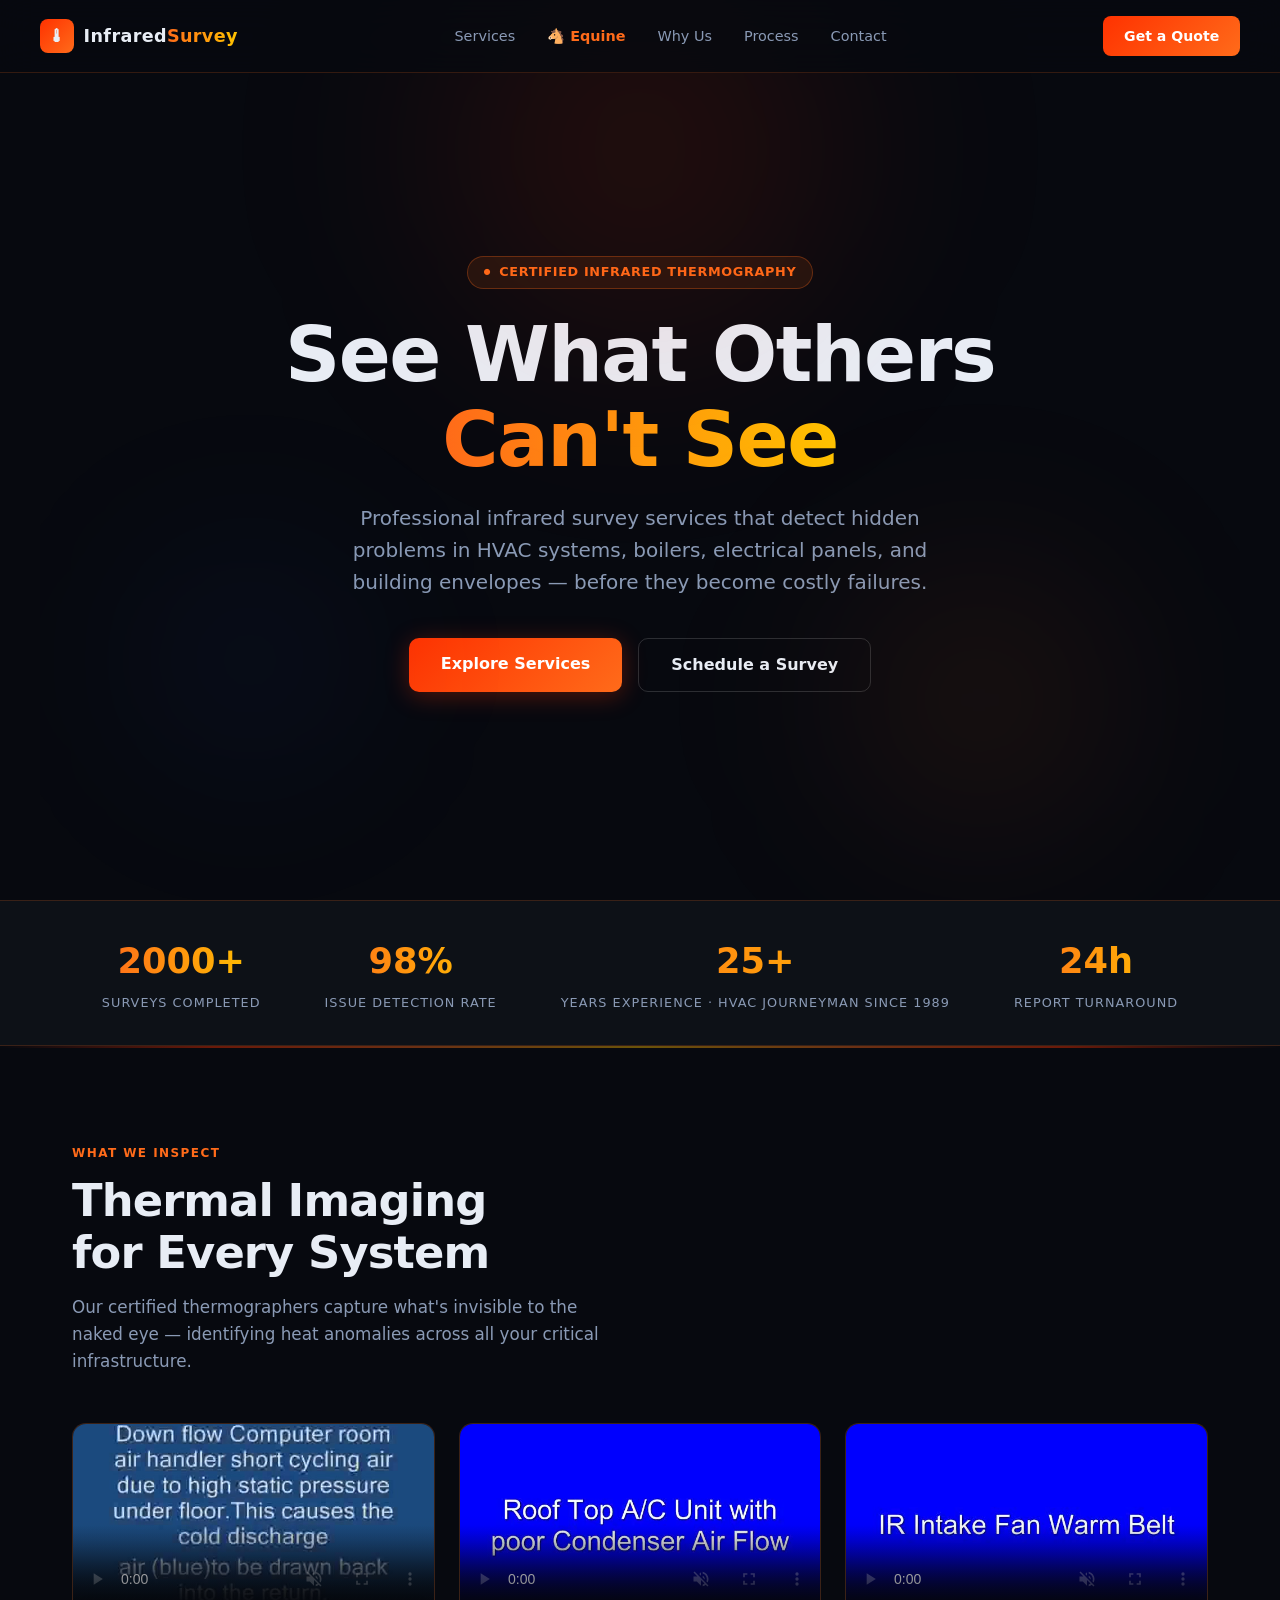
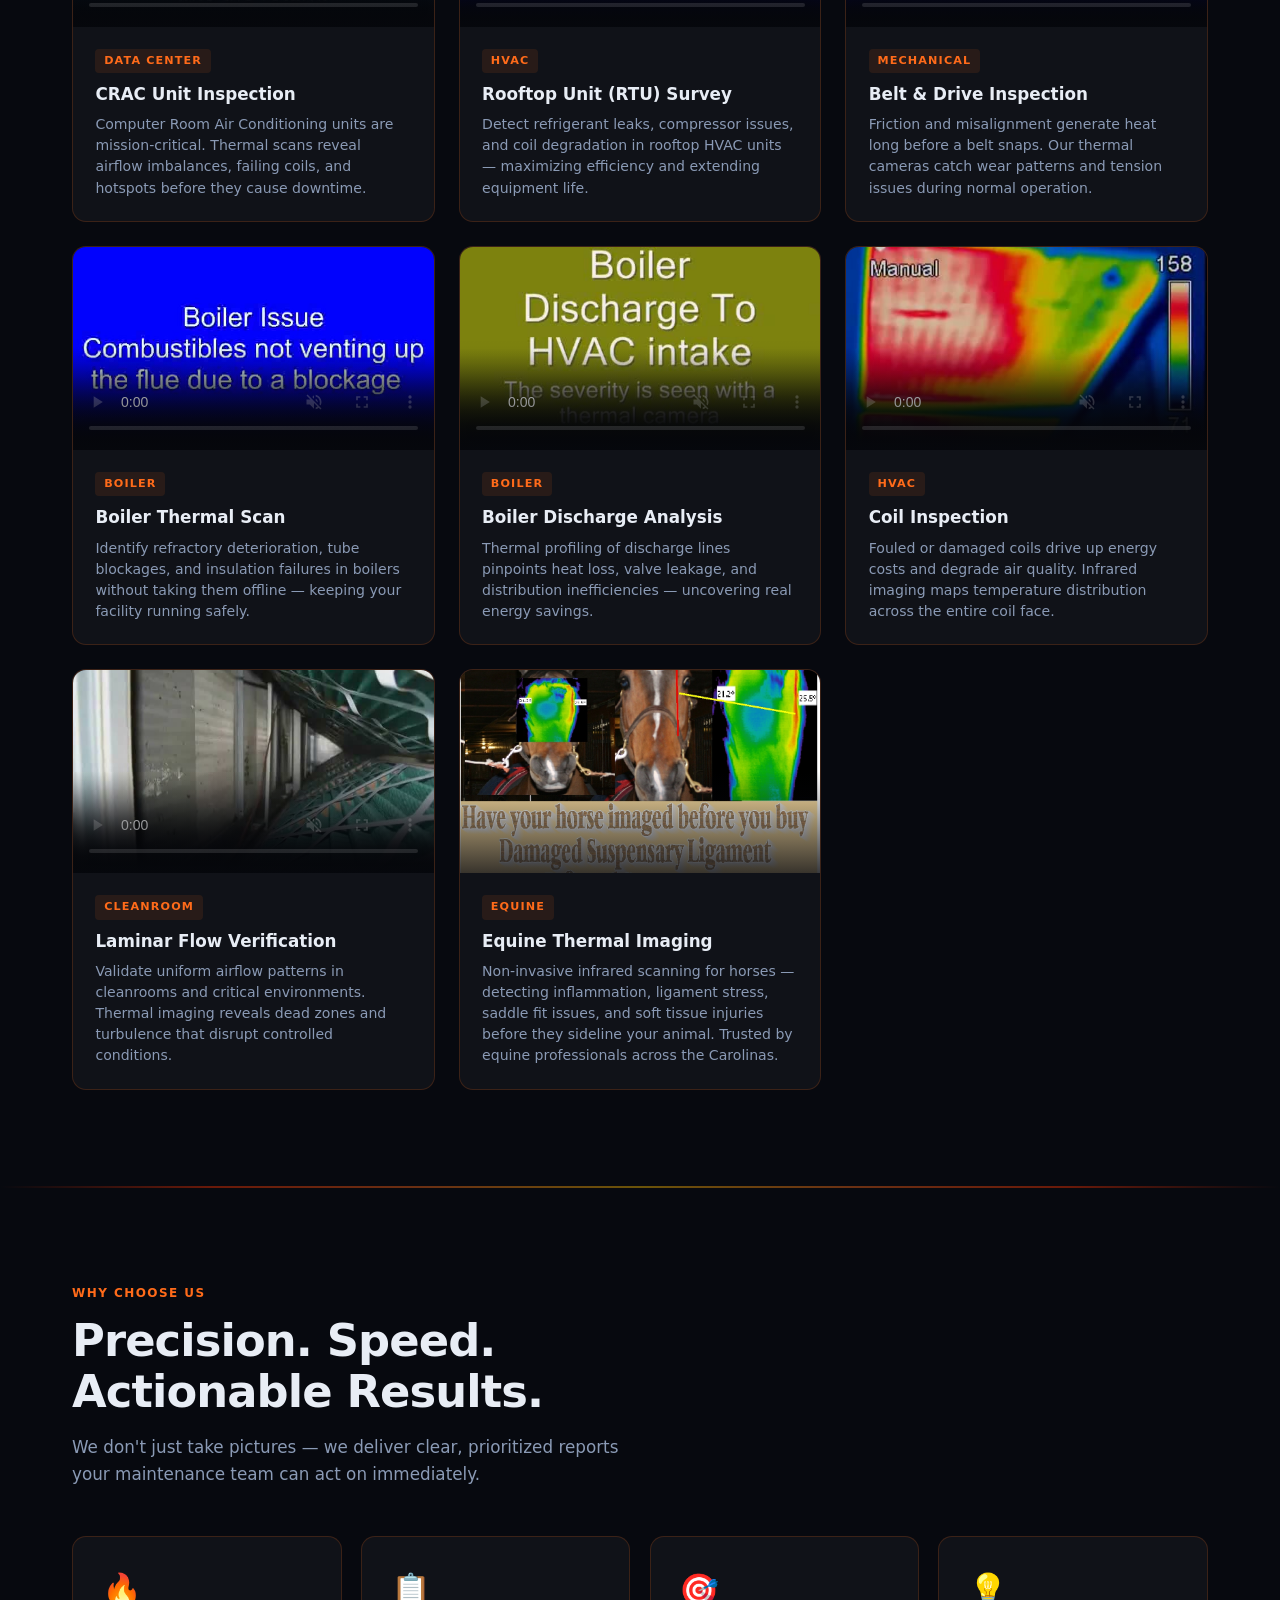
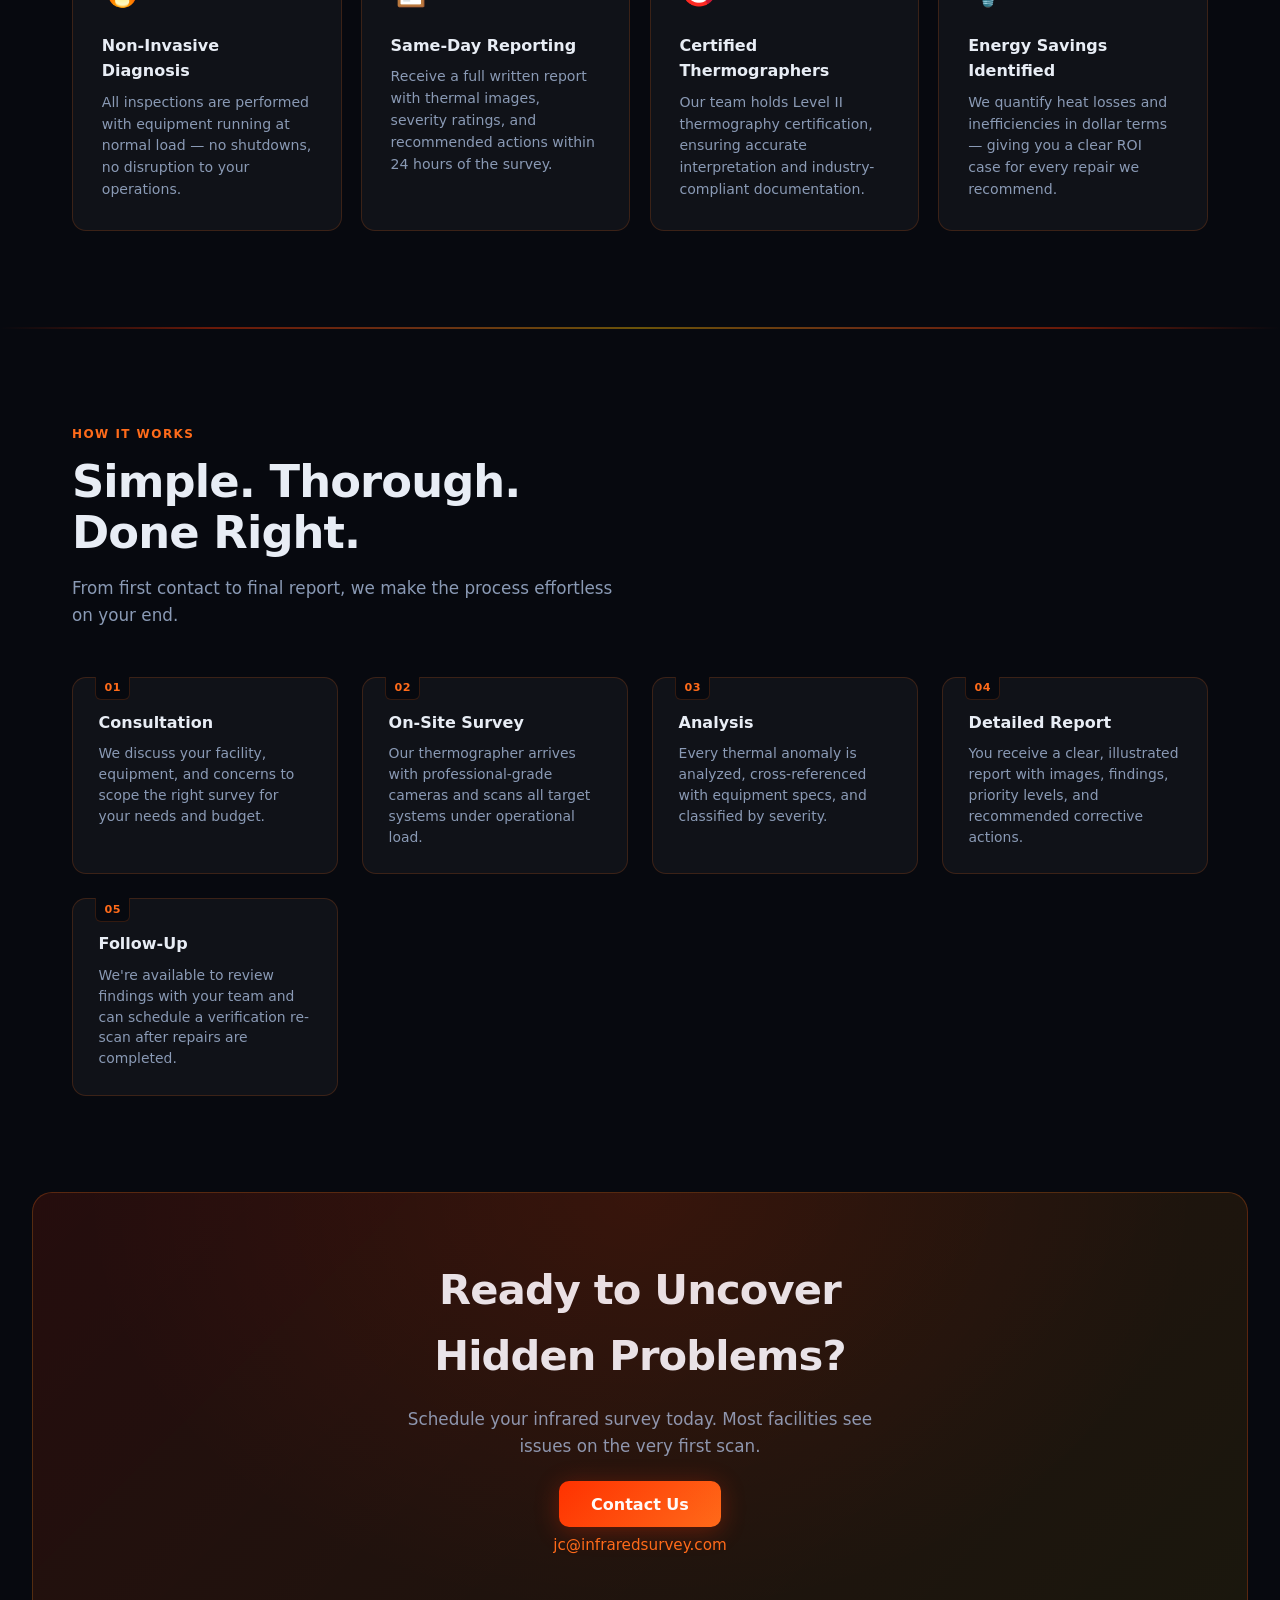
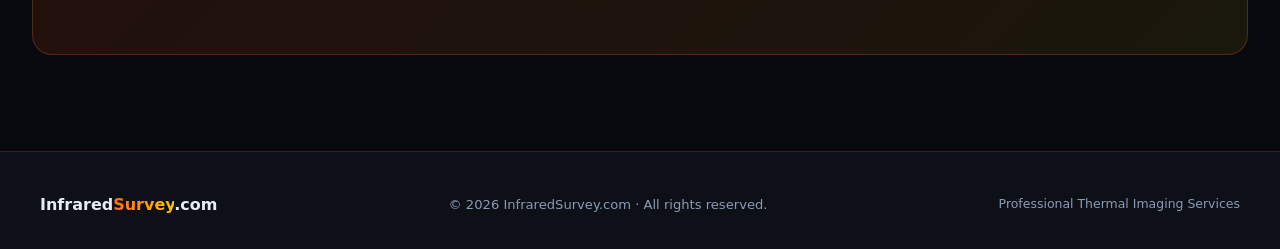
==== index.html @ 2ba1b213 "Add dedicated equine page and nav link - New equine.html: full page with hero, 9-image clickable gal" ====
<!DOCTYPE html>
<html lang="en">
<head>
  <meta charset="UTF-8">
  <meta name="viewport" content="width=device-width, initial-scale=1.0">

  <!-- Primary SEO -->
  <title>Infrared Survey Charlotte NC | Thermal Imaging & HVAC Inspection</title>
  <meta name="description" content="Professional infrared survey and thermal imaging services in Charlotte, NC. Certified thermographer inspecting HVAC, boilers, RTUs, electrical panels, and more. HVAC journeyman since 1989. Call or email jc@infraredsurvey.com.">
  <meta name="keywords" content="infrared survey Charlotte NC, thermal imaging Charlotte, HVAC inspection Charlotte NC, infrared thermography North Carolina, boiler inspection Charlotte, RTU inspection Charlotte, infrared survey company Charlotte, predictive maintenance Charlotte NC, thermal imaging HVAC Charlotte, infrared scan Charlotte, energy audit Charlotte NC, HVAC journeyman Charlotte">
  <meta name="author" content="InfraredSurvey.com">
  <meta name="robots" content="index, follow">
  <link rel="canonical" href="https://infraredsurvey.com/">

  <!-- Geo / Local SEO -->
  <meta name="geo.region" content="US-NC">
  <meta name="geo.placename" content="Charlotte, North Carolina">
  <meta name="geo.position" content="35.2271;-80.8431">
  <meta name="ICBM" content="35.2271, -80.8431">

  <!-- Open Graph (social sharing) -->
  <meta property="og:type" content="website">
  <meta property="og:url" content="https://infraredsurvey.com/">
  <meta property="og:title" content="Infrared Survey Charlotte NC | Thermal Imaging & HVAC Inspection">
  <meta property="og:description" content="Certified thermal imaging and infrared survey services in Charlotte, NC. 2000+ surveys completed. HVAC journeyman since 1989.">
  <meta property="og:locale" content="en_US">

  <!-- Local Business Structured Data (Google) -->
  <script type="application/ld+json">
  {
    "@context": "https://schema.org",
    "@type": "LocalBusiness",
    "name": "Infrared Survey",
    "url": "https://infraredsurvey.com",
    "email": "jc@infraredsurvey.com",
    "description": "Professional infrared survey and thermal imaging services for HVAC, boilers, RTUs, and building systems in Charlotte, NC and surrounding areas.",
    "address": {
      "@type": "PostalAddress",
      "addressLocality": "Charlotte",
      "addressRegion": "NC",
      "addressCountry": "US"
    },
    "geo": {
      "@type": "GeoCoordinates",
      "latitude": 35.2271,
      "longitude": -80.8431
    },
    "areaServed": [
      "Charlotte, NC",
      "Concord, NC",
      "Gastonia, NC",
      "Rock Hill, SC",
      "Mooresville, NC",
      "Matthews, NC",
      "Huntersville, NC",
      "Kannapolis, NC"
    ],
    "serviceType": [
      "Infrared Thermal Imaging",
      "HVAC Inspection",
      "Boiler Inspection",
      "Rooftop Unit Inspection",
      "Predictive Maintenance",
      "Energy Auditing"
    ],
    "knowsAbout": "HVAC, Thermal Imaging, Infrared Thermography, Boiler Systems, Predictive Maintenance",
    "foundingDate": "1989",
    "sameAs": []
  }
  </script>
  <style>
    :root {
      --bg:        #07090f;
      --bg2:       #0d1117;
      --card:      rgba(255,255,255,0.04);
      --border:    rgba(255,107,26,0.18);
      --orange:    #ff6b1a;
      --red:       #ff3200;
      --yellow:    #ffc400;
      --blue:      #1a6bff;
      --text:      #e8edf5;
      --muted:     #8a9ab5;
      --radius:    14px;
    }

    *, *::before, *::after { box-sizing: border-box; margin: 0; padding: 0; }

    html { scroll-behavior: smooth; }

    body {
      font-family: 'Segoe UI', system-ui, -apple-system, sans-serif;
      background: var(--bg);
      color: var(--text);
      line-height: 1.6;
      overflow-x: hidden;
    }

    /* ── NAV ─────────────────────────────────────────── */
    nav {
      position: fixed;
      top: 0; left: 0; right: 0;
      z-index: 100;
      display: flex;
      align-items: center;
      justify-content: space-between;
      padding: 1rem 2.5rem;
      background: rgba(7,9,15,0.8);
      backdrop-filter: blur(18px);
      border-bottom: 1px solid var(--border);
    }

    .nav-logo {
      display: flex;
      align-items: center;
      gap: 0.6rem;
      font-size: 1.1rem;
      font-weight: 700;
      letter-spacing: 0.02em;
      text-decoration: none;
      color: var(--text);
    }

    .nav-logo .icon {
      width: 34px; height: 34px;
      background: linear-gradient(135deg, var(--red), var(--orange));
      border-radius: 8px;
      display: flex; align-items: center; justify-content: center;
      font-size: 1.1rem;
    }

    .nav-logo span em {
      font-style: normal;
      background: linear-gradient(90deg, var(--orange), var(--yellow));
      -webkit-background-clip: text;
      -webkit-text-fill-color: transparent;
      background-clip: text;
    }

    .nav-links {
      display: flex;
      gap: 2rem;
      list-style: none;
    }

    .nav-links a {
      color: var(--muted);
      text-decoration: none;
      font-size: 0.9rem;
      font-weight: 500;
      transition: color 0.2s;
    }

    .nav-links a:hover { color: var(--orange); }

    .nav-cta {
      background: linear-gradient(135deg, var(--red), var(--orange));
      color: #fff;
      border: none;
      padding: 0.55rem 1.3rem;
      border-radius: 8px;
      font-weight: 600;
      font-size: 0.88rem;
      cursor: pointer;
      text-decoration: none;
      transition: opacity 0.2s, transform 0.2s;
    }

    .nav-cta:hover { opacity: 0.88; transform: translateY(-1px); }

    /* ── HERO ────────────────────────────────────────── */
    .hero {
      min-height: 100vh;
      display: flex;
      align-items: center;
      justify-content: center;
      text-align: center;
      padding: 8rem 2rem 5rem;
      position: relative;
      overflow: hidden;
    }

    .hero-glow {
      position: absolute;
      border-radius: 50%;
      filter: blur(90px);
      pointer-events: none;
    }

    .glow-1 {
      width: 600px; height: 600px;
      background: radial-gradient(circle, rgba(255,50,0,0.15), transparent 70%);
      top: -150px; left: 50%;
      transform: translateX(-50%);
      animation: pulse 6s ease-in-out infinite;
    }

    .glow-2 {
      width: 400px; height: 400px;
      background: radial-gradient(circle, rgba(255,107,26,0.12), transparent 70%);
      bottom: 0; right: 5%;
      animation: pulse 8s ease-in-out infinite reverse;
    }

    .glow-3 {
      width: 300px; height: 300px;
      background: radial-gradient(circle, rgba(26,107,255,0.1), transparent 70%);
      bottom: 10%; left: 5%;
      animation: pulse 7s ease-in-out infinite 2s;
    }

    @keyframes pulse {
      0%, 100% { opacity: 0.6; transform: scale(1) translateX(var(--tx, 0)); }
      50%       { opacity: 1;   transform: scale(1.15) translateX(var(--tx, 0)); }
    }

    .hero-badge {
      display: inline-flex;
      align-items: center;
      gap: 0.5rem;
      background: rgba(255,107,26,0.1);
      border: 1px solid rgba(255,107,26,0.3);
      border-radius: 999px;
      padding: 0.35rem 1rem;
      font-size: 0.8rem;
      font-weight: 600;
      color: var(--orange);
      margin-bottom: 1.5rem;
      letter-spacing: 0.05em;
      text-transform: uppercase;
    }

    .hero-badge::before { content: "●"; font-size: 0.5rem; }

    .hero h1 {
      font-size: clamp(2.6rem, 6vw, 5rem);
      font-weight: 800;
      line-height: 1.1;
      letter-spacing: -0.02em;
      margin-bottom: 1.2rem;
    }

    .hero h1 .gradient {
      background: linear-gradient(90deg, var(--orange), var(--yellow), var(--orange));
      background-size: 200%;
      -webkit-background-clip: text;
      -webkit-text-fill-color: transparent;
      background-clip: text;
      animation: shimmer 4s linear infinite;
    }

    @keyframes shimmer {
      0%   { background-position: 0% 50%; }
      100% { background-position: 200% 50%; }
    }

    .hero p {
      font-size: clamp(1rem, 2vw, 1.25rem);
      color: var(--muted);
      max-width: 600px;
      margin: 0 auto 2.5rem;
    }

    .hero-actions {
      display: flex;
      gap: 1rem;
      justify-content: center;
      flex-wrap: wrap;
    }

    .btn-primary {
      background: linear-gradient(135deg, var(--red), var(--orange));
      color: #fff;
      padding: 0.85rem 2rem;
      border-radius: 10px;
      font-weight: 700;
      font-size: 1rem;
      text-decoration: none;
      transition: transform 0.2s, box-shadow 0.2s;
      box-shadow: 0 4px 24px rgba(255,50,0,0.3);
    }

    .btn-primary:hover {
      transform: translateY(-2px);
      box-shadow: 0 8px 32px rgba(255,50,0,0.45);
    }

    .btn-outline {
      background: transparent;
      color: var(--text);
      padding: 0.85rem 2rem;
      border-radius: 10px;
      font-weight: 600;
      font-size: 1rem;
      text-decoration: none;
      border: 1px solid rgba(255,255,255,0.15);
      transition: border-color 0.2s, background 0.2s;
    }

    .btn-outline:hover {
      border-color: var(--orange);
      background: rgba(255,107,26,0.06);
    }

    /* ── STATS BAR ───────────────────────────────────── */
    .stats-bar {
      background: var(--bg2);
      border-top: 1px solid var(--border);
      border-bottom: 1px solid var(--border);
      padding: 2rem;
      display: flex;
      justify-content: center;
      gap: 4rem;
      flex-wrap: wrap;
    }

    .stat {
      text-align: center;
    }

    .stat-num {
      font-size: 2.2rem;
      font-weight: 800;
      background: linear-gradient(90deg, var(--orange), var(--yellow));
      -webkit-background-clip: text;
      -webkit-text-fill-color: transparent;
      background-clip: text;
    }

    .stat-label {
      font-size: 0.8rem;
      color: var(--muted);
      text-transform: uppercase;
      letter-spacing: 0.08em;
      margin-top: 0.2rem;
    }

    /* ── SECTIONS ────────────────────────────────────── */
    section {
      padding: 6rem 2rem;
      max-width: 1200px;
      margin: 0 auto;
    }

    .section-label {
      font-size: 0.75rem;
      font-weight: 700;
      text-transform: uppercase;
      letter-spacing: 0.12em;
      color: var(--orange);
      margin-bottom: 0.75rem;
    }

    .section-title {
      font-size: clamp(1.8rem, 4vw, 2.8rem);
      font-weight: 800;
      letter-spacing: -0.02em;
      line-height: 1.15;
      margin-bottom: 1rem;
    }

    .section-sub {
      color: var(--muted);
      font-size: 1.05rem;
      max-width: 560px;
      margin-bottom: 3rem;
    }

    /* ── SERVICES GRID ───────────────────────────────── */
    .services-grid {
      display: grid;
      grid-template-columns: repeat(auto-fill, minmax(330px, 1fr));
      gap: 1.5rem;
    }

    .service-card {
      background: var(--card);
      border: 1px solid var(--border);
      border-radius: var(--radius);
      overflow: hidden;
      transition: transform 0.25s, border-color 0.25s, box-shadow 0.25s;
      cursor: default;
    }

    .service-card:hover {
      transform: translateY(-4px);
      border-color: rgba(255,107,26,0.45);
      box-shadow: 0 12px 40px rgba(255,50,0,0.12);
    }

    .video-wrap {
      position: relative;
      width: 100%;
      aspect-ratio: 16/9;
      background: #0a0e1a;
      overflow: hidden;
    }

    .video-wrap video {
      width: 100%;
      height: 100%;
      object-fit: cover;
    }

    .video-overlay {
      position: absolute;
      inset: 0;
      background: linear-gradient(to top, rgba(7,9,15,0.8) 0%, transparent 50%);
      pointer-events: none;
    }


    .service-info {
      padding: 1.2rem 1.4rem 1.4rem;
    }

    .service-tag {
      display: inline-block;
      font-size: 0.7rem;
      font-weight: 700;
      text-transform: uppercase;
      letter-spacing: 0.1em;
      color: var(--orange);
      background: rgba(255,107,26,0.1);
      border-radius: 4px;
      padding: 0.2rem 0.55rem;
      margin-bottom: 0.5rem;
    }

    .service-info h3 {
      font-size: 1.05rem;
      font-weight: 700;
      margin-bottom: 0.4rem;
    }

    .service-info p {
      font-size: 0.88rem;
      color: var(--muted);
      line-height: 1.5;
    }

    /* ── WHY US ──────────────────────────────────────── */
    .why-grid {
      display: grid;
      grid-template-columns: repeat(auto-fill, minmax(260px, 1fr));
      gap: 1.2rem;
    }

    .why-card {
      background: var(--card);
      border: 1px solid var(--border);
      border-radius: var(--radius);
      padding: 1.8rem;
      transition: border-color 0.25s;
    }

    .why-card:hover { border-color: rgba(255,107,26,0.4); }

    .why-icon {
      font-size: 2rem;
      margin-bottom: 1rem;
    }

    .why-card h3 {
      font-size: 1rem;
      font-weight: 700;
      margin-bottom: 0.5rem;
    }

    .why-card p {
      font-size: 0.88rem;
      color: var(--muted);
      line-height: 1.55;
    }

    /* ── PROCESS ─────────────────────────────────────── */
    .process-steps {
      display: grid;
      grid-template-columns: repeat(auto-fill, minmax(220px, 1fr));
      gap: 1.5rem;
      counter-reset: step;
    }

    .step {
      position: relative;
      background: var(--card);
      border: 1px solid var(--border);
      border-radius: var(--radius);
      padding: 2rem 1.6rem 1.6rem;
      counter-increment: step;
    }

    .step::before {
      content: counter(step, decimal-leading-zero);
      position: absolute;
      top: -1px; left: 1.4rem;
      font-size: 0.7rem;
      font-weight: 800;
      letter-spacing: 0.05em;
      color: var(--orange);
      background: var(--bg);
      padding: 0.15rem 0.5rem;
      border-radius: 0 0 6px 6px;
      border: 1px solid var(--border);
      border-top: none;
    }

    .step h3 { font-size: 1rem; font-weight: 700; margin-bottom: 0.5rem; }
    .step p  { font-size: 0.87rem; color: var(--muted); line-height: 1.5; }

    /* ── CTA BANNER ──────────────────────────────────── */
    .cta-banner {
      margin: 0 2rem 6rem;
      background: linear-gradient(135deg, rgba(255,50,0,0.12), rgba(255,196,0,0.08));
      border: 1px solid rgba(255,107,26,0.25);
      border-radius: 20px;
      padding: 4rem 3rem;
      text-align: center;
      position: relative;
      overflow: hidden;
    }

    .cta-banner::before {
      content: "";
      position: absolute;
      inset: 0;
      background: radial-gradient(ellipse at center top, rgba(255,50,0,0.1), transparent 65%);
      pointer-events: none;
    }

    .cta-banner h2 {
      font-size: clamp(1.8rem, 4vw, 2.6rem);
      font-weight: 800;
      letter-spacing: -0.02em;
      margin-bottom: 1rem;
    }

    .cta-banner p {
      color: var(--muted);
      font-size: 1.05rem;
      margin-bottom: 2rem;
      max-width: 500px;
      margin-left: auto;
      margin-right: auto;
    }

    /* ── FOOTER ──────────────────────────────────────── */
    footer {
      background: var(--bg2);
      border-top: 1px solid var(--border);
      padding: 2.5rem 2.5rem 2rem;
      display: flex;
      align-items: center;
      justify-content: space-between;
      flex-wrap: wrap;
      gap: 1rem;
    }

    .footer-logo {
      font-weight: 700;
      font-size: 1rem;
    }

    .footer-logo span {
      background: linear-gradient(90deg, var(--orange), var(--yellow));
      -webkit-background-clip: text;
      -webkit-text-fill-color: transparent;
      background-clip: text;
    }

    footer p {
      color: var(--muted);
      font-size: 0.82rem;
    }

    /* ── THERMAL DIVIDER ─────────────────────────────── */
    .thermal-divider {
      width: 100%;
      height: 2px;
      background: linear-gradient(90deg, transparent, var(--red), var(--orange), var(--yellow), var(--orange), var(--red), transparent);
      opacity: 0.4;
    }

    /* ── EQUINE GALLERY ──────────────────────────────── */
    .equine-gallery { flex-direction: column; display: flex; }

    .equine-main {
      width: 100%;
      aspect-ratio: 16/9;
      object-fit: cover;
      display: block;
      transition: opacity 0.2s;
    }

    .equine-thumbs {
      display: flex;
      gap: 4px;
      padding: 4px;
      background: rgba(0,0,0,0.4);
      flex-wrap: wrap;
    }

    .equine-thumbs img {
      height: 48px;
      width: auto;
      object-fit: cover;
      border-radius: 4px;
      cursor: pointer;
      opacity: 0.65;
      border: 2px solid transparent;
      transition: opacity 0.15s, border-color 0.15s;
    }

    .equine-thumbs img:hover,
    .equine-thumbs img.active {
      opacity: 1;
      border-color: var(--orange);
    }

    /* ── RESPONSIVE ──────────────────────────────────── */
    @media (max-width: 700px) {
      nav { padding: 1rem 1.2rem; }
      .nav-links { display: none; }
      .stats-bar { gap: 2rem; }
    }
  </style>
</head>
<body>

<!-- NAV -->
<nav>
  <a href="#" class="nav-logo">
    <div class="icon">🌡</div>
    <span>Infrared<em>Survey</em></span>
  </a>
  <ul class="nav-links">
    <li><a href="#services">Services</a></li>
    <li><a href="equine.html" style="color:var(--orange);font-weight:600;">🐴 Equine</a></li>
    <li><a href="#why">Why Us</a></li>
    <li><a href="#process">Process</a></li>
    <li><a href="#contact">Contact</a></li>
  </ul>
  <a href="#contact" class="nav-cta">Get a Quote</a>
</nav>

<!-- HERO -->
<section class="hero">
  <div class="hero-glow glow-1"></div>
  <div class="hero-glow glow-2"></div>
  <div class="hero-glow glow-3"></div>
  <div>
    <div class="hero-badge">Certified Infrared Thermography</div>
    <h1>See What Others<br><span class="gradient">Can't See</span></h1>
    <p>Professional infrared survey services that detect hidden problems in HVAC systems, boilers, electrical panels, and building envelopes — before they become costly failures.</p>
    <div class="hero-actions">
      <a href="#services" class="btn-primary">Explore Services</a>
      <a href="#contact" class="btn-outline">Schedule a Survey</a>
    </div>
  </div>
</section>

<!-- STATS -->
<div class="stats-bar">
  <div class="stat">
    <div class="stat-num">2000+</div>
    <div class="stat-label">Surveys Completed</div>
  </div>
  <div class="stat">
    <div class="stat-num">98%</div>
    <div class="stat-label">Issue Detection Rate</div>
  </div>
  <div class="stat">
    <div class="stat-num">25+</div>
    <div class="stat-label">Years Experience · HVAC Journeyman Since 1989</div>
  </div>
  <div class="stat">
    <div class="stat-num">24h</div>
    <div class="stat-label">Report Turnaround</div>
  </div>
</div>

<div class="thermal-divider"></div>

<!-- SERVICES -->
<section id="services">
  <div class="section-label">What We Inspect</div>
  <h2 class="section-title">Thermal Imaging<br>for Every System</h2>
  <p class="section-sub">Our certified thermographers capture what's invisible to the naked eye — identifying heat anomalies across all your critical infrastructure.</p>

  <div class="services-grid">

    <div class="service-card">
      <div class="video-wrap">
        <video muted loop playsinline controls preload="metadata"
               poster="media/CRAC Media3.jpg">
          <source src="media/CRAC Media3.mp4" type="video/mp4">
        </video>
        <div class="video-overlay"></div>
      </div>
      <div class="service-info">
        <span class="service-tag">Data Center</span>
        <h3>CRAC Unit Inspection</h3>
        <p>Computer Room Air Conditioning units are mission-critical. Thermal scans reveal airflow imbalances, failing coils, and hotspots before they cause downtime.</p>
      </div>
    </div>

    <div class="service-card">
      <div class="video-wrap">
        <video muted loop playsinline controls preload="metadata"
               poster="media/RTU Media2.jpg">
          <source src="media/RTU Media2.mp4" type="video/mp4">
        </video>
        <div class="video-overlay"></div>
      </div>
      <div class="service-info">
        <span class="service-tag">HVAC</span>
        <h3>Rooftop Unit (RTU) Survey</h3>
        <p>Detect refrigerant leaks, compressor issues, and coil degradation in rooftop HVAC units — maximizing efficiency and extending equipment life.</p>
      </div>
    </div>

    <div class="service-card">
      <div class="video-wrap">
        <video muted loop playsinline controls preload="metadata"
               poster="media/belt Media1.jpg">
          <source src="media/belt Media1.mp4" type="video/mp4">
        </video>
        <div class="video-overlay"></div>
      </div>
      <div class="service-info">
        <span class="service-tag">Mechanical</span>
        <h3>Belt & Drive Inspection</h3>
        <p>Friction and misalignment generate heat long before a belt snaps. Our thermal cameras catch wear patterns and tension issues during normal operation.</p>
      </div>
    </div>

    <div class="service-card">
      <div class="video-wrap">
        <video muted loop playsinline controls preload="metadata"
               poster="media/boiler Media3.jpg">
          <source src="media/boiler Media3.mp4" type="video/mp4">
        </video>
        <div class="video-overlay"></div>
      </div>
      <div class="service-info">
        <span class="service-tag">Boiler</span>
        <h3>Boiler Thermal Scan</h3>
        <p>Identify refractory deterioration, tube blockages, and insulation failures in boilers without taking them offline — keeping your facility running safely.</p>
      </div>
    </div>

    <div class="service-card">
      <div class="video-wrap">
        <video muted loop playsinline controls preload="metadata"
               poster="media/boiler discharge Media3.jpg">
          <source src="media/boiler discharge Media3.mp4" type="video/mp4">
        </video>
        <div class="video-overlay"></div>
      </div>
      <div class="service-info">
        <span class="service-tag">Boiler</span>
        <h3>Boiler Discharge Analysis</h3>
        <p>Thermal profiling of discharge lines pinpoints heat loss, valve leakage, and distribution inefficiencies — uncovering real energy savings.</p>
      </div>
    </div>

    <div class="service-card">
      <div class="video-wrap">
        <video muted loop playsinline controls preload="metadata"
               poster="media/coil Media3.jpg">
          <source src="media/coil Media3.mp4" type="video/mp4">
        </video>
        <div class="video-overlay"></div>
      </div>
      <div class="service-info">
        <span class="service-tag">HVAC</span>
        <h3>Coil Inspection</h3>
        <p>Fouled or damaged coils drive up energy costs and degrade air quality. Infrared imaging maps temperature distribution across the entire coil face.</p>
      </div>
    </div>

    <div class="service-card">
      <div class="video-wrap">
        <video muted loop playsinline controls preload="metadata"
               poster="media/laminar flow Media3.jpg">
          <source src="media/laminar flow Media3.mp4" type="video/mp4">
        </video>
        <div class="video-overlay"></div>
      </div>
      <div class="service-info">
        <span class="service-tag">Cleanroom</span>
        <h3>Laminar Flow Verification</h3>
        <p>Validate uniform airflow patterns in cleanrooms and critical environments. Thermal imaging reveals dead zones and turbulence that disrupt controlled conditions.</p>
      </div>
    </div>

    <div class="service-card">
      <div class="video-wrap equine-gallery">
        <img src="media/horse IR/Infrared Survey horse ligament .jpg" alt="Infrared thermal scan of horse ligament" class="equine-main">
        <div class="equine-thumbs">
          <img src="media/horse IR/IR_0742.jpg"       alt="Equine IR scan"         onclick="setEquineMain(this)">
          <img src="media/horse IR/IR_0755.jpg"       alt="Equine IR scan"         onclick="setEquineMain(this)">
          <img src="media/horse IR/IR_0768.jpg"       alt="Equine IR scan"         onclick="setEquineMain(this)">
          <img src="media/horse IR/horse leg.jpg"     alt="Horse leg IR scan"      onclick="setEquineMain(this)">
          <img src="media/horse IR/bad saddle fit.jpg" alt="Bad saddle fit IR"     onclick="setEquineMain(this)">
          <img src="media/horse IR/saddle isc.jpg"    alt="Saddle infrared scan"   onclick="setEquineMain(this)">
        </div>
        <div class="video-overlay"></div>
      </div>
      <div class="service-info">
        <span class="service-tag">Equine</span>
        <h3>Equine Thermal Imaging</h3>
        <p>Non-invasive infrared scanning for horses — detecting inflammation, ligament stress, saddle fit issues, and soft tissue injuries before they sideline your animal. Trusted by equine professionals across the Carolinas.</p>
      </div>
    </div>

  </div>
</section>

<div class="thermal-divider"></div>

<!-- WHY US -->
<section id="why">
  <div class="section-label">Why Choose Us</div>
  <h2 class="section-title">Precision. Speed.<br>Actionable Results.</h2>
  <p class="section-sub">We don't just take pictures — we deliver clear, prioritized reports your maintenance team can act on immediately.</p>

  <div class="why-grid">
    <div class="why-card">
      <div class="why-icon">🔥</div>
      <h3>Non-Invasive Diagnosis</h3>
      <p>All inspections are performed with equipment running at normal load — no shutdowns, no disruption to your operations.</p>
    </div>
    <div class="why-card">
      <div class="why-icon">📋</div>
      <h3>Same-Day Reporting</h3>
      <p>Receive a full written report with thermal images, severity ratings, and recommended actions within 24 hours of the survey.</p>
    </div>
    <div class="why-card">
      <div class="why-icon">🎯</div>
      <h3>Certified Thermographers</h3>
      <p>Our team holds Level II thermography certification, ensuring accurate interpretation and industry-compliant documentation.</p>
    </div>
    <div class="why-card">
      <div class="why-icon">💡</div>
      <h3>Energy Savings Identified</h3>
      <p>We quantify heat losses and inefficiencies in dollar terms — giving you a clear ROI case for every repair we recommend.</p>
    </div>
  </div>
</section>

<div class="thermal-divider"></div>

<!-- PROCESS -->
<section id="process">
  <div class="section-label">How It Works</div>
  <h2 class="section-title">Simple. Thorough.<br>Done Right.</h2>
  <p class="section-sub">From first contact to final report, we make the process effortless on your end.</p>

  <div class="process-steps">
    <div class="step">
      <h3>Consultation</h3>
      <p>We discuss your facility, equipment, and concerns to scope the right survey for your needs and budget.</p>
    </div>
    <div class="step">
      <h3>On-Site Survey</h3>
      <p>Our thermographer arrives with professional-grade cameras and scans all target systems under operational load.</p>
    </div>
    <div class="step">
      <h3>Analysis</h3>
      <p>Every thermal anomaly is analyzed, cross-referenced with equipment specs, and classified by severity.</p>
    </div>
    <div class="step">
      <h3>Detailed Report</h3>
      <p>You receive a clear, illustrated report with images, findings, priority levels, and recommended corrective actions.</p>
    </div>
    <div class="step">
      <h3>Follow-Up</h3>
      <p>We're available to review findings with your team and can schedule a verification re-scan after repairs are completed.</p>
    </div>
  </div>
</section>

<!-- CTA BANNER -->
<div class="cta-banner" id="contact">
  <h2>Ready to Uncover<br>Hidden Problems?</h2>
  <p>Schedule your infrared survey today. Most facilities see issues on the very first scan.</p>
  <a href="mailto:jc@infraredsurvey.com" class="btn-primary">Contact Us</a>
  <p style="margin-top:1rem;font-size:0.95rem;">
    <a href="mailto:jc@infraredsurvey.com" style="color:var(--orange);text-decoration:none;">jc@infraredsurvey.com</a>
  </p>
</div>

<!-- FOOTER -->
<footer>
  <div class="footer-logo">Infrared<span>Survey</span>.com</div>
  <p>© 2026 InfraredSurvey.com · All rights reserved.</p>
  <p style="color:var(--muted);font-size:0.78rem;">Professional Thermal Imaging Services</p>
</footer>


<script>
function setEquineMain(thumb) {
  const main = thumb.closest('.equine-gallery').querySelector('.equine-main');
  main.src = thumb.src;
  thumb.closest('.equine-thumbs').querySelectorAll('img').forEach(t => t.classList.remove('active'));
  thumb.classList.add('active');
}
</script>
</body>
</html>
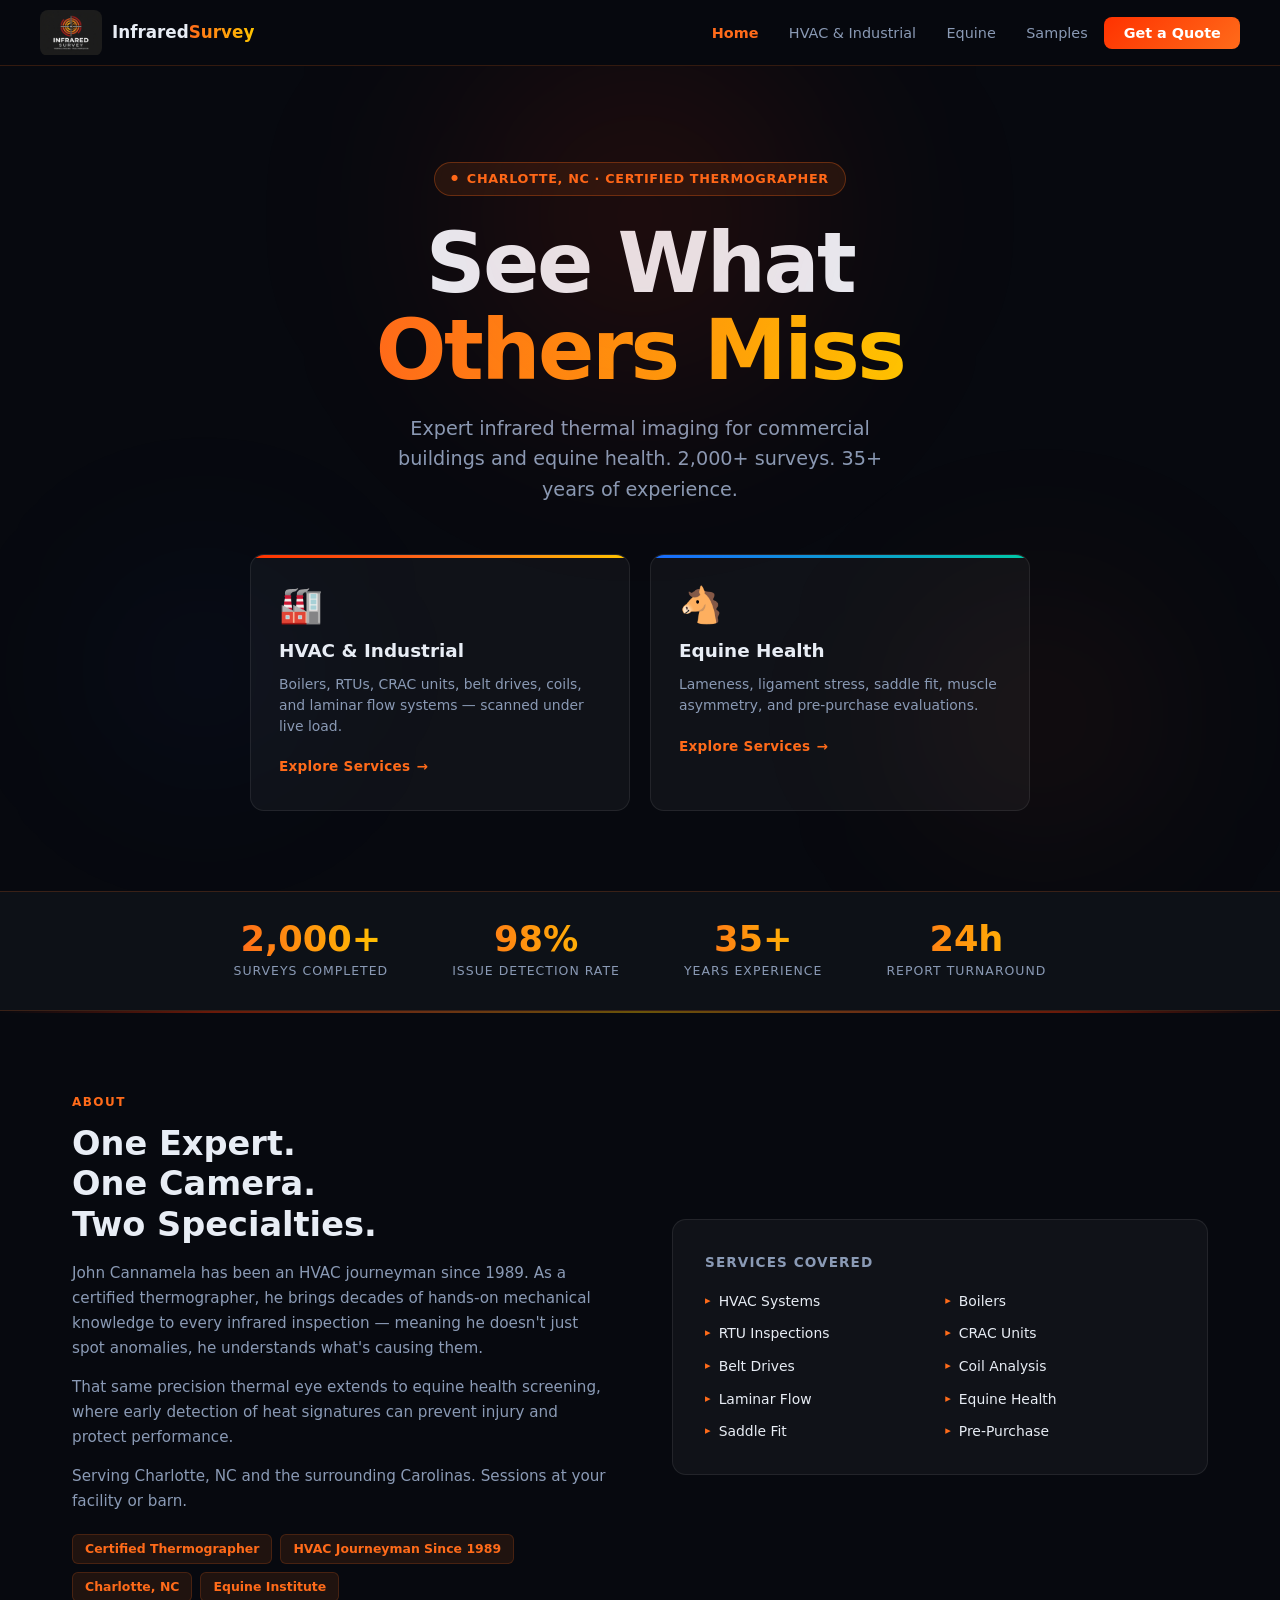
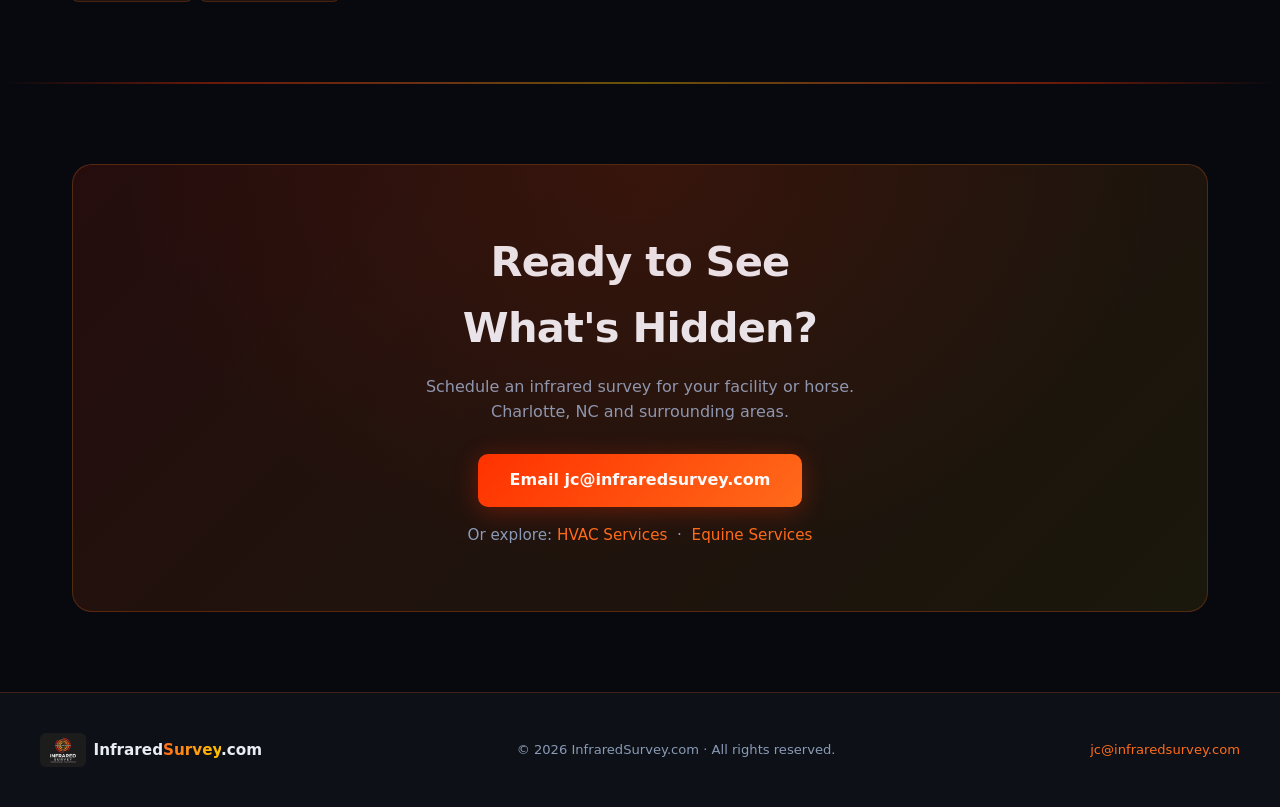
==== commit 2bd5c512: "Redesign site: multi-page layout, logo, samples page - Extract shared styles into styles.css - Rebui" ====
--- a/index.html
+++ b/index.html
@@ -4,28 +4,24 @@
   <meta charset="UTF-8">
   <meta name="viewport" content="width=device-width, initial-scale=1.0">
 
-  <!-- Primary SEO -->
-  <title>Infrared Survey Charlotte NC | Thermal Imaging & HVAC Inspection</title>
-  <meta name="description" content="Professional infrared survey and thermal imaging services in Charlotte, NC. Certified thermographer inspecting HVAC, boilers, RTUs, electrical panels, and more. HVAC journeyman since 1989. Call or email jc@infraredsurvey.com.">
-  <meta name="keywords" content="infrared survey Charlotte NC, thermal imaging Charlotte, HVAC inspection Charlotte NC, infrared thermography North Carolina, boiler inspection Charlotte, RTU inspection Charlotte, infrared survey company Charlotte, predictive maintenance Charlotte NC, thermal imaging HVAC Charlotte, infrared scan Charlotte, energy audit Charlotte NC, HVAC journeyman Charlotte">
+  <title>Infrared Survey Charlotte NC | Thermal Imaging Expert</title>
+  <meta name="description" content="Expert infrared thermal imaging in Charlotte, NC. HVAC, boilers, and industrial inspections — plus equine health screening. Certified thermographer, HVAC journeyman since 1989. jc@infraredsurvey.com">
+  <meta name="keywords" content="infrared survey Charlotte NC, thermal imaging Charlotte, HVAC inspection Charlotte NC, equine thermal imaging Charlotte, infrared thermography North Carolina, predictive maintenance Charlotte">
   <meta name="author" content="InfraredSurvey.com">
   <meta name="robots" content="index, follow">
   <link rel="canonical" href="https://infraredsurvey.com/">
 
-  <!-- Geo / Local SEO -->
   <meta name="geo.region" content="US-NC">
   <meta name="geo.placename" content="Charlotte, North Carolina">
   <meta name="geo.position" content="35.2271;-80.8431">
   <meta name="ICBM" content="35.2271, -80.8431">
 
-  <!-- Open Graph (social sharing) -->
   <meta property="og:type" content="website">
   <meta property="og:url" content="https://infraredsurvey.com/">
-  <meta property="og:title" content="Infrared Survey Charlotte NC | Thermal Imaging & HVAC Inspection">
-  <meta property="og:description" content="Certified thermal imaging and infrared survey services in Charlotte, NC. 2000+ surveys completed. HVAC journeyman since 1989.">
+  <meta property="og:title" content="Infrared Survey Charlotte NC | Thermal Imaging Expert">
+  <meta property="og:description" content="Expert thermal imaging for HVAC systems and equine health. Charlotte, NC. 2000+ surveys. 25+ years experience.">
   <meta property="og:locale" content="en_US">
 
-  <!-- Local Business Structured Data (Google) -->
   <script type="application/ld+json">
   {
     "@context": "https://schema.org",
@@ -33,150 +29,22 @@
     "name": "Infrared Survey",
     "url": "https://infraredsurvey.com",
     "email": "jc@infraredsurvey.com",
-    "description": "Professional infrared survey and thermal imaging services for HVAC, boilers, RTUs, and building systems in Charlotte, NC and surrounding areas.",
-    "address": {
-      "@type": "PostalAddress",
-      "addressLocality": "Charlotte",
-      "addressRegion": "NC",
-      "addressCountry": "US"
-    },
-    "geo": {
-      "@type": "GeoCoordinates",
-      "latitude": 35.2271,
-      "longitude": -80.8431
-    },
-    "areaServed": [
-      "Charlotte, NC",
-      "Concord, NC",
-      "Gastonia, NC",
-      "Rock Hill, SC",
-      "Mooresville, NC",
-      "Matthews, NC",
-      "Huntersville, NC",
-      "Kannapolis, NC"
-    ],
-    "serviceType": [
-      "Infrared Thermal Imaging",
-      "HVAC Inspection",
-      "Boiler Inspection",
-      "Rooftop Unit Inspection",
-      "Predictive Maintenance",
-      "Energy Auditing"
-    ],
-    "knowsAbout": "HVAC, Thermal Imaging, Infrared Thermography, Boiler Systems, Predictive Maintenance",
-    "foundingDate": "1989",
-    "sameAs": []
+    "description": "Professional infrared thermal imaging for HVAC systems, industrial equipment, and equine health in Charlotte, NC.",
+    "address": { "@type": "PostalAddress", "addressLocality": "Charlotte", "addressRegion": "NC", "addressCountry": "US" },
+    "geo": { "@type": "GeoCoordinates", "latitude": 35.2271, "longitude": -80.8431 },
+    "areaServed": ["Charlotte, NC","Concord, NC","Gastonia, NC","Rock Hill, SC","Mooresville, NC","Matthews, NC","Huntersville, NC","Kannapolis, NC"],
+    "foundingDate": "1989"
   }
   </script>
+
+  <link rel="stylesheet" href="styles.css">
   <style>
-    :root {
-      --bg:        #07090f;
-      --bg2:       #0d1117;
-      --card:      rgba(255,255,255,0.04);
-      --border:    rgba(255,107,26,0.18);
-      --orange:    #ff6b1a;
-      --red:       #ff3200;
-      --yellow:    #ffc400;
-      --blue:      #1a6bff;
-      --text:      #e8edf5;
-      --muted:     #8a9ab5;
-      --radius:    14px;
-    }
-
-    *, *::before, *::after { box-sizing: border-box; margin: 0; padding: 0; }
-
-    html { scroll-behavior: smooth; }
-
-    body {
-      font-family: 'Segoe UI', system-ui, -apple-system, sans-serif;
-      background: var(--bg);
-      color: var(--text);
-      line-height: 1.6;
-      overflow-x: hidden;
-    }
-
-    /* ── NAV ─────────────────────────────────────────── */
-    nav {
-      position: fixed;
-      top: 0; left: 0; right: 0;
-      z-index: 100;
-      display: flex;
-      align-items: center;
-      justify-content: space-between;
-      padding: 1rem 2.5rem;
-      background: rgba(7,9,15,0.8);
-      backdrop-filter: blur(18px);
-      border-bottom: 1px solid var(--border);
-    }
-
-    .nav-logo {
-      display: flex;
-      align-items: center;
-      gap: 0.6rem;
-      font-size: 1.1rem;
-      font-weight: 700;
-      letter-spacing: 0.02em;
-      text-decoration: none;
-      color: var(--text);
-    }
-
-    .nav-logo .icon {
-      width: 34px; height: 34px;
-      background: linear-gradient(135deg, var(--red), var(--orange));
-      border-radius: 8px;
-      display: flex; align-items: center; justify-content: center;
-      font-size: 1.1rem;
-    }
-
-    .nav-logo span em {
-      font-style: normal;
-      background: linear-gradient(90deg, var(--orange), var(--yellow));
-      -webkit-background-clip: text;
-      -webkit-text-fill-color: transparent;
-      background-clip: text;
-    }
-
-    .nav-links {
-      display: flex;
-      gap: 2rem;
-      list-style: none;
-    }
-
-    .nav-links a {
-      color: var(--muted);
-      text-decoration: none;
-      font-size: 0.9rem;
-      font-weight: 500;
-      transition: color 0.2s;
-    }
-
-    .nav-links a:hover { color: var(--orange); }
-
-    .nav-cta {
-      background: linear-gradient(135deg, var(--red), var(--orange));
-      color: #fff;
-      border: none;
-      padding: 0.55rem 1.3rem;
-      border-radius: 8px;
-      font-weight: 600;
-      font-size: 0.88rem;
-      cursor: pointer;
-      text-decoration: none;
-      transition: opacity 0.2s, transform 0.2s;
-    }
-
-    .nav-cta:hover { opacity: 0.88; transform: translateY(-1px); }
-
-    /* ── HERO ────────────────────────────────────────── */
+    /* ── HERO ── */
     .hero {
-      min-height: 100vh;
-      display: flex;
-      align-items: center;
-      justify-content: center;
-      text-align: center;
-      padding: 8rem 2rem 5rem;
       position: relative;
       overflow: hidden;
+      padding: 6rem 2rem 5rem;
+      text-align: center;
     }
 
     .hero-glow {
@@ -185,32 +53,24 @@
       filter: blur(90px);
       pointer-events: none;
     }
-
     .glow-1 {
-      width: 600px; height: 600px;
-      background: radial-gradient(circle, rgba(255,50,0,0.15), transparent 70%);
-      top: -150px; left: 50%;
+      width: 600px; height: 500px;
+      background: radial-gradient(circle, rgba(255,50,0,0.14), transparent 70%);
+      top: -100px; left: 50%;
       transform: translateX(-50%);
       animation: pulse 6s ease-in-out infinite;
     }
-
     .glow-2 {
-      width: 400px; height: 400px;
-      background: radial-gradient(circle, rgba(255,107,26,0.12), transparent 70%);
+      width: 350px; height: 350px;
+      background: radial-gradient(circle, rgba(255,107,26,0.1), transparent 70%);
       bottom: 0; right: 5%;
       animation: pulse 8s ease-in-out infinite reverse;
     }
-
     .glow-3 {
-      width: 300px; height: 300px;
-      background: radial-gradient(circle, rgba(26,107,255,0.1), transparent 70%);
+      width: 280px; height: 280px;
+      background: radial-gradient(circle, rgba(26,107,255,0.09), transparent 70%);
       bottom: 10%; left: 5%;
       animation: pulse 7s ease-in-out infinite 2s;
-    }
-
-    @keyframes pulse {
-      0%, 100% { opacity: 0.6; transform: scale(1) translateX(var(--tx, 0)); }
-      50%       { opacity: 1;   transform: scale(1.15) translateX(var(--tx, 0)); }
     }
 
     .hero-badge {
@@ -228,14 +88,13 @@
       letter-spacing: 0.05em;
       text-transform: uppercase;
     }
-
     .hero-badge::before { content: "●"; font-size: 0.5rem; }
 
     .hero h1 {
-      font-size: clamp(2.6rem, 6vw, 5rem);
-      font-weight: 800;
-      line-height: 1.1;
-      letter-spacing: -0.02em;
+      font-size: clamp(2.8rem, 7vw, 5.2rem);
+      font-weight: 900;
+      line-height: 1.05;
+      letter-spacing: -0.03em;
       margin-bottom: 1.2rem;
     }
 
@@ -248,379 +107,170 @@
       animation: shimmer 4s linear infinite;
     }
 
-    @keyframes shimmer {
-      0%   { background-position: 0% 50%; }
-      100% { background-position: 200% 50%; }
-    }
-
-    .hero p {
-      font-size: clamp(1rem, 2vw, 1.25rem);
+    .hero-sub {
       color: var(--muted);
-      max-width: 600px;
-      margin: 0 auto 2.5rem;
-    }
-
-    .hero-actions {
+      font-size: clamp(1rem, 2vw, 1.2rem);
+      max-width: 520px;
+      margin: 0 auto 3rem;
+    }
+
+    /* ── PATHWAY CARDS ── */
+    .pathways {
+      display: grid;
+      grid-template-columns: 1fr 1fr;
+      gap: 1.25rem;
+      max-width: 780px;
+      margin: 0 auto;
+    }
+
+    .pathway-card {
+      background: var(--card);
+      border: 1px solid var(--border2);
+      border-radius: var(--radius);
+      padding: 2rem 1.75rem;
+      text-align: left;
+      text-decoration: none;
+      color: var(--text);
+      transition: border-color 0.25s, transform 0.25s, box-shadow 0.25s;
+      position: relative;
+      overflow: hidden;
+    }
+
+    .pathway-card::before {
+      content: '';
+      position: absolute;
+      top: 0; left: 0; right: 0;
+      height: 3px;
+      border-radius: var(--radius) var(--radius) 0 0;
+    }
+
+    .pathway-card.hvac::before {
+      background: linear-gradient(90deg, var(--red), var(--orange), var(--yellow));
+    }
+
+    .pathway-card.equine::before {
+      background: linear-gradient(90deg, #1a6bff, #00c9a7);
+    }
+
+    .pathway-card:hover {
+      border-color: rgba(255,107,26,0.45);
+      transform: translateY(-4px);
+      box-shadow: 0 12px 40px rgba(255,50,0,0.12);
+    }
+
+    .pathway-icon {
+      font-size: 2.2rem;
+      margin-bottom: 0.9rem;
+      line-height: 1;
+    }
+
+    .pathway-card h2 {
+      font-size: 1.15rem;
+      font-weight: 700;
+      margin-bottom: 0.5rem;
+    }
+
+    .pathway-card p {
+      font-size: 0.87rem;
+      color: var(--muted);
+      margin-bottom: 1.25rem;
+      line-height: 1.5;
+    }
+
+    .pathway-link {
+      font-size: 0.85rem;
+      font-weight: 700;
+      color: var(--orange);
       display: flex;
-      gap: 1rem;
-      justify-content: center;
+      align-items: center;
+      gap: 6px;
+      letter-spacing: 0.02em;
+    }
+
+    .pathway-link::after { content: '→'; }
+
+    /* ── ABOUT ── */
+    .about-grid {
+      display: grid;
+      grid-template-columns: 1fr 1fr;
+      gap: 4rem;
+      align-items: center;
+    }
+
+    .about-text h2 {
+      font-size: clamp(1.5rem, 3vw, 2.1rem);
+      font-weight: 800;
+      line-height: 1.2;
+      margin-bottom: 1rem;
+    }
+
+    .about-text p {
+      color: var(--muted);
+      font-size: 0.95rem;
+      margin-bottom: 0.85rem;
+      line-height: 1.65;
+    }
+
+    .cert-badges {
+      display: flex;
       flex-wrap: wrap;
-    }
-
-    .btn-primary {
-      background: linear-gradient(135deg, var(--red), var(--orange));
-      color: #fff;
-      padding: 0.85rem 2rem;
-      border-radius: 10px;
+      gap: 0.5rem;
+      margin-top: 1.25rem;
+    }
+
+    .badge {
+      background: rgba(255,107,26,0.1);
+      border: 1px solid var(--border);
+      border-radius: 6px;
+      padding: 0.25rem 0.75rem;
+      font-size: 0.78rem;
+      font-weight: 600;
+      color: var(--orange);
+    }
+
+    .about-panel {
+      background: var(--card);
+      border: 1px solid var(--border2);
+      border-radius: var(--radius);
+      padding: 2rem;
+    }
+
+    .about-panel h3 {
+      font-size: 0.85rem;
       font-weight: 700;
-      font-size: 1rem;
-      text-decoration: none;
-      transition: transform 0.2s, box-shadow 0.2s;
-      box-shadow: 0 4px 24px rgba(255,50,0,0.3);
-    }
-
-    .btn-primary:hover {
-      transform: translateY(-2px);
-      box-shadow: 0 8px 32px rgba(255,50,0,0.45);
-    }
-
-    .btn-outline {
-      background: transparent;
-      color: var(--text);
-      padding: 0.85rem 2rem;
-      border-radius: 10px;
-      font-weight: 600;
-      font-size: 1rem;
-      text-decoration: none;
-      border: 1px solid rgba(255,255,255,0.15);
-      transition: border-color 0.2s, background 0.2s;
-    }
-
-    .btn-outline:hover {
-      border-color: var(--orange);
-      background: rgba(255,107,26,0.06);
-    }
-
-    /* ── STATS BAR ───────────────────────────────────── */
-    .stats-bar {
-      background: var(--bg2);
-      border-top: 1px solid var(--border);
-      border-bottom: 1px solid var(--border);
-      padding: 2rem;
-      display: flex;
-      justify-content: center;
-      gap: 4rem;
-      flex-wrap: wrap;
-    }
-
-    .stat {
-      text-align: center;
-    }
-
-    .stat-num {
-      font-size: 2.2rem;
-      font-weight: 800;
-      background: linear-gradient(90deg, var(--orange), var(--yellow));
-      -webkit-background-clip: text;
-      -webkit-text-fill-color: transparent;
-      background-clip: text;
-    }
-
-    .stat-label {
-      font-size: 0.8rem;
-      color: var(--muted);
       text-transform: uppercase;
       letter-spacing: 0.08em;
-      margin-top: 0.2rem;
-    }
-
-    /* ── SECTIONS ────────────────────────────────────── */
-    section {
-      padding: 6rem 2rem;
-      max-width: 1200px;
-      margin: 0 auto;
-    }
-
-    .section-label {
-      font-size: 0.75rem;
-      font-weight: 700;
-      text-transform: uppercase;
-      letter-spacing: 0.12em;
-      color: var(--orange);
-      margin-bottom: 0.75rem;
-    }
-
-    .section-title {
-      font-size: clamp(1.8rem, 4vw, 2.8rem);
-      font-weight: 800;
-      letter-spacing: -0.02em;
-      line-height: 1.15;
+      color: var(--muted);
       margin-bottom: 1rem;
     }
 
-    .section-sub {
-      color: var(--muted);
-      font-size: 1.05rem;
-      max-width: 560px;
-      margin-bottom: 3rem;
-    }
-
-    /* ── SERVICES GRID ───────────────────────────────── */
-    .services-grid {
+    .service-list {
+      list-style: none;
       display: grid;
-      grid-template-columns: repeat(auto-fill, minmax(330px, 1fr));
-      gap: 1.5rem;
-    }
-
-    .service-card {
-      background: var(--card);
-      border: 1px solid var(--border);
-      border-radius: var(--radius);
-      overflow: hidden;
-      transition: transform 0.25s, border-color 0.25s, box-shadow 0.25s;
-      cursor: default;
-    }
-
-    .service-card:hover {
-      transform: translateY(-4px);
-      border-color: rgba(255,107,26,0.45);
-      box-shadow: 0 12px 40px rgba(255,50,0,0.12);
-    }
-
-    .video-wrap {
-      position: relative;
-      width: 100%;
-      aspect-ratio: 16/9;
-      background: #0a0e1a;
-      overflow: hidden;
-    }
-
-    .video-wrap video {
-      width: 100%;
-      height: 100%;
-      object-fit: cover;
-    }
-
-    .video-overlay {
-      position: absolute;
-      inset: 0;
-      background: linear-gradient(to top, rgba(7,9,15,0.8) 0%, transparent 50%);
-      pointer-events: none;
-    }
-
-
-    .service-info {
-      padding: 1.2rem 1.4rem 1.4rem;
-    }
-
-    .service-tag {
-      display: inline-block;
-      font-size: 0.7rem;
-      font-weight: 700;
-      text-transform: uppercase;
-      letter-spacing: 0.1em;
-      color: var(--orange);
-      background: rgba(255,107,26,0.1);
-      border-radius: 4px;
-      padding: 0.2rem 0.55rem;
-      margin-bottom: 0.5rem;
-    }
-
-    .service-info h3 {
-      font-size: 1.05rem;
-      font-weight: 700;
-      margin-bottom: 0.4rem;
-    }
-
-    .service-info p {
-      font-size: 0.88rem;
-      color: var(--muted);
-      line-height: 1.5;
-    }
-
-    /* ── WHY US ──────────────────────────────────────── */
-    .why-grid {
-      display: grid;
-      grid-template-columns: repeat(auto-fill, minmax(260px, 1fr));
-      gap: 1.2rem;
-    }
-
-    .why-card {
-      background: var(--card);
-      border: 1px solid var(--border);
-      border-radius: var(--radius);
-      padding: 1.8rem;
-      transition: border-color 0.25s;
-    }
-
-    .why-card:hover { border-color: rgba(255,107,26,0.4); }
-
-    .why-icon {
-      font-size: 2rem;
-      margin-bottom: 1rem;
-    }
-
-    .why-card h3 {
-      font-size: 1rem;
-      font-weight: 700;
-      margin-bottom: 0.5rem;
-    }
-
-    .why-card p {
-      font-size: 0.88rem;
-      color: var(--muted);
-      line-height: 1.55;
-    }
-
-    /* ── PROCESS ─────────────────────────────────────── */
-    .process-steps {
-      display: grid;
-      grid-template-columns: repeat(auto-fill, minmax(220px, 1fr));
-      gap: 1.5rem;
-      counter-reset: step;
-    }
-
-    .step {
-      position: relative;
-      background: var(--card);
-      border: 1px solid var(--border);
-      border-radius: var(--radius);
-      padding: 2rem 1.6rem 1.6rem;
-      counter-increment: step;
-    }
-
-    .step::before {
-      content: counter(step, decimal-leading-zero);
-      position: absolute;
-      top: -1px; left: 1.4rem;
-      font-size: 0.7rem;
-      font-weight: 800;
-      letter-spacing: 0.05em;
-      color: var(--orange);
-      background: var(--bg);
-      padding: 0.15rem 0.5rem;
-      border-radius: 0 0 6px 6px;
-      border: 1px solid var(--border);
-      border-top: none;
-    }
-
-    .step h3 { font-size: 1rem; font-weight: 700; margin-bottom: 0.5rem; }
-    .step p  { font-size: 0.87rem; color: var(--muted); line-height: 1.5; }
-
-    /* ── CTA BANNER ──────────────────────────────────── */
-    .cta-banner {
-      margin: 0 2rem 6rem;
-      background: linear-gradient(135deg, rgba(255,50,0,0.12), rgba(255,196,0,0.08));
-      border: 1px solid rgba(255,107,26,0.25);
-      border-radius: 20px;
-      padding: 4rem 3rem;
-      text-align: center;
-      position: relative;
-      overflow: hidden;
-    }
-
-    .cta-banner::before {
-      content: "";
-      position: absolute;
-      inset: 0;
-      background: radial-gradient(ellipse at center top, rgba(255,50,0,0.1), transparent 65%);
-      pointer-events: none;
-    }
-
-    .cta-banner h2 {
-      font-size: clamp(1.8rem, 4vw, 2.6rem);
-      font-weight: 800;
-      letter-spacing: -0.02em;
-      margin-bottom: 1rem;
-    }
-
-    .cta-banner p {
-      color: var(--muted);
-      font-size: 1.05rem;
-      margin-bottom: 2rem;
-      max-width: 500px;
-      margin-left: auto;
-      margin-right: auto;
-    }
-
-    /* ── FOOTER ──────────────────────────────────────── */
-    footer {
-      background: var(--bg2);
-      border-top: 1px solid var(--border);
-      padding: 2.5rem 2.5rem 2rem;
+      grid-template-columns: 1fr 1fr;
+      gap: 0.65rem;
+    }
+
+    .service-list li {
+      font-size: 0.87rem;
+      color: var(--text);
       display: flex;
       align-items: center;
-      justify-content: space-between;
-      flex-wrap: wrap;
-      gap: 1rem;
-    }
-
-    .footer-logo {
-      font-weight: 700;
-      font-size: 1rem;
-    }
-
-    .footer-logo span {
-      background: linear-gradient(90deg, var(--orange), var(--yellow));
-      -webkit-background-clip: text;
-      -webkit-text-fill-color: transparent;
-      background-clip: text;
-    }
-
-    footer p {
-      color: var(--muted);
-      font-size: 0.82rem;
-    }
-
-    /* ── THERMAL DIVIDER ─────────────────────────────── */
-    .thermal-divider {
-      width: 100%;
-      height: 2px;
-      background: linear-gradient(90deg, transparent, var(--red), var(--orange), var(--yellow), var(--orange), var(--red), transparent);
-      opacity: 0.4;
-    }
-
-    /* ── EQUINE GALLERY ──────────────────────────────── */
-    .equine-gallery { flex-direction: column; display: flex; }
-
-    .equine-main {
-      width: 100%;
-      aspect-ratio: 16/9;
-      object-fit: cover;
-      display: block;
-      transition: opacity 0.2s;
-    }
-
-    .equine-thumbs {
-      display: flex;
-      gap: 4px;
-      padding: 4px;
-      background: rgba(0,0,0,0.4);
-      flex-wrap: wrap;
-    }
-
-    .equine-thumbs img {
-      height: 48px;
-      width: auto;
-      object-fit: cover;
-      border-radius: 4px;
-      cursor: pointer;
-      opacity: 0.65;
-      border: 2px solid transparent;
-      transition: opacity 0.15s, border-color 0.15s;
-    }
-
-    .equine-thumbs img:hover,
-    .equine-thumbs img.active {
-      opacity: 1;
-      border-color: var(--orange);
-    }
-
-    /* ── RESPONSIVE ──────────────────────────────────── */
+      gap: 0.5rem;
+    }
+
+    .service-list li::before {
+      content: '▸';
+      color: var(--orange);
+      font-size: 0.7rem;
+      flex-shrink: 0;
+    }
+
+    /* ── MOBILE ── */
     @media (max-width: 700px) {
-      nav { padding: 1rem 1.2rem; }
-      .nav-links { display: none; }
-      .stats-bar { gap: 2rem; }
+      .hero { padding: 4.5rem 1.25rem 3.5rem; }
+      .pathways { grid-template-columns: 1fr; max-width: 100%; }
+      .about-grid { grid-template-columns: 1fr; gap: 2rem; }
     }
   </style>
 </head>
@@ -628,18 +278,18 @@
 
 <!-- NAV -->
 <nav>
-  <a href="#" class="nav-logo">
-    <div class="icon">🌡</div>
-    <span>Infrared<em>Survey</em></span>
+  <a href="index.html" class="nav-logo">
+    <img src="media/logo/company%20logo.jpg" alt="Infrared Survey Logo">
+    <span class="nav-logo-text">Infrared<em>Survey</em></span>
   </a>
+  <button class="nav-toggle" aria-label="Menu" onclick="document.querySelector('.nav-links').classList.toggle('open')">&#9776;</button>
   <ul class="nav-links">
-    <li><a href="#services">Services</a></li>
-    <li><a href="equine.html" style="color:var(--orange);font-weight:600;">🐴 Equine</a></li>
-    <li><a href="#why">Why Us</a></li>
-    <li><a href="#process">Process</a></li>
-    <li><a href="#contact">Contact</a></li>
+    <li><a href="index.html" class="active">Home</a></li>
+    <li><a href="hvac.html">HVAC &amp; Industrial</a></li>
+    <li><a href="equine.html">Equine</a></li>
+    <li><a href="samples.html">Samples</a></li>
+    <li><a href="mailto:jc@infraredsurvey.com" class="nav-cta">Get a Quote</a></li>
   </ul>
-  <a href="#contact" class="nav-cta">Get a Quote</a>
 </nav>
 
 <!-- HERO -->
@@ -647,264 +297,110 @@
   <div class="hero-glow glow-1"></div>
   <div class="hero-glow glow-2"></div>
   <div class="hero-glow glow-3"></div>
-  <div>
-    <div class="hero-badge">Certified Infrared Thermography</div>
-    <h1>See What Others<br><span class="gradient">Can't See</span></h1>
-    <p>Professional infrared survey services that detect hidden problems in HVAC systems, boilers, electrical panels, and building envelopes — before they become costly failures.</p>
-    <div class="hero-actions">
-      <a href="#services" class="btn-primary">Explore Services</a>
-      <a href="#contact" class="btn-outline">Schedule a Survey</a>
-    </div>
+
+  <div class="hero-badge">Charlotte, NC · Certified Thermographer</div>
+  <h1>See What<br><span class="gradient">Others Miss</span></h1>
+  <p class="hero-sub">Expert infrared thermal imaging for commercial buildings and equine health. 2,000+ surveys. 35+ years of experience.</p>
+
+  <div class="pathways">
+    <a href="hvac.html" class="pathway-card hvac">
+      <div class="pathway-icon">🏭</div>
+      <h2>HVAC &amp; Industrial</h2>
+      <p>Boilers, RTUs, CRAC units, belt drives, coils, and laminar flow systems — scanned under live load.</p>
+      <span class="pathway-link">Explore Services</span>
+    </a>
+    <a href="equine.html" class="pathway-card equine">
+      <div class="pathway-icon">🐴</div>
+      <h2>Equine Health</h2>
+      <p>Lameness, ligament stress, saddle fit, muscle asymmetry, and pre-purchase evaluations.</p>
+      <span class="pathway-link">Explore Services</span>
+    </a>
   </div>
 </section>
 
 <!-- STATS -->
 <div class="stats-bar">
-  <div class="stat">
-    <div class="stat-num">2000+</div>
-    <div class="stat-label">Surveys Completed</div>
-  </div>
-  <div class="stat">
-    <div class="stat-num">98%</div>
-    <div class="stat-label">Issue Detection Rate</div>
-  </div>
-  <div class="stat">
-    <div class="stat-num">25+</div>
-    <div class="stat-label">Years Experience · HVAC Journeyman Since 1989</div>
-  </div>
-  <div class="stat">
-    <div class="stat-num">24h</div>
-    <div class="stat-label">Report Turnaround</div>
+  <div class="stats-inner">
+    <div class="stat">
+      <div class="stat-num">2,000+</div>
+      <div class="stat-label">Surveys Completed</div>
+    </div>
+    <div class="stat">
+      <div class="stat-num">98%</div>
+      <div class="stat-label">Issue Detection Rate</div>
+    </div>
+    <div class="stat">
+      <div class="stat-num">35+</div>
+      <div class="stat-label">Years Experience</div>
+    </div>
+    <div class="stat">
+      <div class="stat-num">24h</div>
+      <div class="stat-label">Report Turnaround</div>
+    </div>
   </div>
 </div>
 
 <div class="thermal-divider"></div>
 
-<!-- SERVICES -->
-<section id="services">
-  <div class="section-label">What We Inspect</div>
-  <h2 class="section-title">Thermal Imaging<br>for Every System</h2>
-  <p class="section-sub">Our certified thermographers capture what's invisible to the naked eye — identifying heat anomalies across all your critical infrastructure.</p>
-
-  <div class="services-grid">
-
-    <div class="service-card">
-      <div class="video-wrap">
-        <video muted loop playsinline controls preload="metadata"
-               poster="media/CRAC Media3.jpg">
-          <source src="media/CRAC Media3.mp4" type="video/mp4">
-        </video>
-        <div class="video-overlay"></div>
+<!-- ABOUT -->
+<div class="section-wrap">
+  <div class="about-grid">
+    <div class="about-text">
+      <div class="section-label">About</div>
+      <h2>One Expert.<br>One Camera.<br>Two Specialties.</h2>
+      <p>John Cannamela has been an HVAC journeyman since 1989. As a certified thermographer, he brings decades of hands-on mechanical knowledge to every infrared inspection — meaning he doesn't just spot anomalies, he understands what's causing them.</p>
+      <p>That same precision thermal eye extends to equine health screening, where early detection of heat signatures can prevent injury and protect performance.</p>
+      <p>Serving Charlotte, NC and the surrounding Carolinas. Sessions at your facility or barn.</p>
+      <div class="cert-badges">
+        <span class="badge">Certified Thermographer</span>
+        <span class="badge">HVAC Journeyman Since 1989</span>
+        <span class="badge">Charlotte, NC</span>
+        <span class="badge">Equine Institute</span>
       </div>
-      <div class="service-info">
-        <span class="service-tag">Data Center</span>
-        <h3>CRAC Unit Inspection</h3>
-        <p>Computer Room Air Conditioning units are mission-critical. Thermal scans reveal airflow imbalances, failing coils, and hotspots before they cause downtime.</p>
-      </div>
-    </div>
-
-    <div class="service-card">
-      <div class="video-wrap">
-        <video muted loop playsinline controls preload="metadata"
-               poster="media/RTU Media2.jpg">
-          <source src="media/RTU Media2.mp4" type="video/mp4">
-        </video>
-        <div class="video-overlay"></div>
-      </div>
-      <div class="service-info">
-        <span class="service-tag">HVAC</span>
-        <h3>Rooftop Unit (RTU) Survey</h3>
-        <p>Detect refrigerant leaks, compressor issues, and coil degradation in rooftop HVAC units — maximizing efficiency and extending equipment life.</p>
-      </div>
-    </div>
-
-    <div class="service-card">
-      <div class="video-wrap">
-        <video muted loop playsinline controls preload="metadata"
-               poster="media/belt Media1.jpg">
-          <source src="media/belt Media1.mp4" type="video/mp4">
-        </video>
-        <div class="video-overlay"></div>
-      </div>
-      <div class="service-info">
-        <span class="service-tag">Mechanical</span>
-        <h3>Belt & Drive Inspection</h3>
-        <p>Friction and misalignment generate heat long before a belt snaps. Our thermal cameras catch wear patterns and tension issues during normal operation.</p>
-      </div>
-    </div>
-
-    <div class="service-card">
-      <div class="video-wrap">
-        <video muted loop playsinline controls preload="metadata"
-               poster="media/boiler Media3.jpg">
-          <source src="media/boiler Media3.mp4" type="video/mp4">
-        </video>
-        <div class="video-overlay"></div>
-      </div>
-      <div class="service-info">
-        <span class="service-tag">Boiler</span>
-        <h3>Boiler Thermal Scan</h3>
-        <p>Identify refractory deterioration, tube blockages, and insulation failures in boilers without taking them offline — keeping your facility running safely.</p>
-      </div>
-    </div>
-
-    <div class="service-card">
-      <div class="video-wrap">
-        <video muted loop playsinline controls preload="metadata"
-               poster="media/boiler discharge Media3.jpg">
-          <source src="media/boiler discharge Media3.mp4" type="video/mp4">
-        </video>
-        <div class="video-overlay"></div>
-      </div>
-      <div class="service-info">
-        <span class="service-tag">Boiler</span>
-        <h3>Boiler Discharge Analysis</h3>
-        <p>Thermal profiling of discharge lines pinpoints heat loss, valve leakage, and distribution inefficiencies — uncovering real energy savings.</p>
-      </div>
-    </div>
-
-    <div class="service-card">
-      <div class="video-wrap">
-        <video muted loop playsinline controls preload="metadata"
-               poster="media/coil Media3.jpg">
-          <source src="media/coil Media3.mp4" type="video/mp4">
-        </video>
-        <div class="video-overlay"></div>
-      </div>
-      <div class="service-info">
-        <span class="service-tag">HVAC</span>
-        <h3>Coil Inspection</h3>
-        <p>Fouled or damaged coils drive up energy costs and degrade air quality. Infrared imaging maps temperature distribution across the entire coil face.</p>
-      </div>
-    </div>
-
-    <div class="service-card">
-      <div class="video-wrap">
-        <video muted loop playsinline controls preload="metadata"
-               poster="media/laminar flow Media3.jpg">
-          <source src="media/laminar flow Media3.mp4" type="video/mp4">
-        </video>
-        <div class="video-overlay"></div>
-      </div>
-      <div class="service-info">
-        <span class="service-tag">Cleanroom</span>
-        <h3>Laminar Flow Verification</h3>
-        <p>Validate uniform airflow patterns in cleanrooms and critical environments. Thermal imaging reveals dead zones and turbulence that disrupt controlled conditions.</p>
-      </div>
-    </div>
-
-    <div class="service-card">
-      <div class="video-wrap equine-gallery">
-        <img src="media/horse IR/Infrared Survey horse ligament .jpg" alt="Infrared thermal scan of horse ligament" class="equine-main">
-        <div class="equine-thumbs">
-          <img src="media/horse IR/IR_0742.jpg"       alt="Equine IR scan"         onclick="setEquineMain(this)">
-          <img src="media/horse IR/IR_0755.jpg"       alt="Equine IR scan"         onclick="setEquineMain(this)">
-          <img src="media/horse IR/IR_0768.jpg"       alt="Equine IR scan"         onclick="setEquineMain(this)">
-          <img src="media/horse IR/horse leg.jpg"     alt="Horse leg IR scan"      onclick="setEquineMain(this)">
-          <img src="media/horse IR/bad saddle fit.jpg" alt="Bad saddle fit IR"     onclick="setEquineMain(this)">
-          <img src="media/horse IR/saddle isc.jpg"    alt="Saddle infrared scan"   onclick="setEquineMain(this)">
-        </div>
-        <div class="video-overlay"></div>
-      </div>
-      <div class="service-info">
-        <span class="service-tag">Equine</span>
-        <h3>Equine Thermal Imaging</h3>
-        <p>Non-invasive infrared scanning for horses — detecting inflammation, ligament stress, saddle fit issues, and soft tissue injuries before they sideline your animal. Trusted by equine professionals across the Carolinas.</p>
-      </div>
-    </div>
-
+    </div>
+    <div class="about-panel">
+      <h3>Services Covered</h3>
+      <ul class="service-list">
+        <li>HVAC Systems</li>
+        <li>Boilers</li>
+        <li>RTU Inspections</li>
+        <li>CRAC Units</li>
+        <li>Belt Drives</li>
+        <li>Coil Analysis</li>
+        <li>Laminar Flow</li>
+        <li>Equine Health</li>
+        <li>Saddle Fit</li>
+        <li>Pre-Purchase</li>
+      </ul>
+    </div>
   </div>
-</section>
+</div>
 
 <div class="thermal-divider"></div>
 
-<!-- WHY US -->
-<section id="why">
-  <div class="section-label">Why Choose Us</div>
-  <h2 class="section-title">Precision. Speed.<br>Actionable Results.</h2>
-  <p class="section-sub">We don't just take pictures — we deliver clear, prioritized reports your maintenance team can act on immediately.</p>
-
-  <div class="why-grid">
-    <div class="why-card">
-      <div class="why-icon">🔥</div>
-      <h3>Non-Invasive Diagnosis</h3>
-      <p>All inspections are performed with equipment running at normal load — no shutdowns, no disruption to your operations.</p>
-    </div>
-    <div class="why-card">
-      <div class="why-icon">📋</div>
-      <h3>Same-Day Reporting</h3>
-      <p>Receive a full written report with thermal images, severity ratings, and recommended actions within 24 hours of the survey.</p>
-    </div>
-    <div class="why-card">
-      <div class="why-icon">🎯</div>
-      <h3>Certified Thermographers</h3>
-      <p>Our team holds Level II thermography certification, ensuring accurate interpretation and industry-compliant documentation.</p>
-    </div>
-    <div class="why-card">
-      <div class="why-icon">💡</div>
-      <h3>Energy Savings Identified</h3>
-      <p>We quantify heat losses and inefficiencies in dollar terms — giving you a clear ROI case for every repair we recommend.</p>
+<!-- CTA -->
+<div class="section-wrap">
+  <div class="cta-banner">
+    <h2>Ready to See<br>What's Hidden?</h2>
+    <p class="cta-sub">Schedule an infrared survey for your facility or horse. Charlotte, NC and surrounding areas.</p>
+    <a href="mailto:jc@infraredsurvey.com" class="btn-primary">Email jc@infraredsurvey.com</a>
+    <div class="cta-contact">
+      Or explore:
+      <a href="hvac.html">HVAC Services</a> &nbsp;·&nbsp;
+      <a href="equine.html">Equine Services</a>
     </div>
   </div>
-</section>
-
-<div class="thermal-divider"></div>
-
-<!-- PROCESS -->
-<section id="process">
-  <div class="section-label">How It Works</div>
-  <h2 class="section-title">Simple. Thorough.<br>Done Right.</h2>
-  <p class="section-sub">From first contact to final report, we make the process effortless on your end.</p>
-
-  <div class="process-steps">
-    <div class="step">
-      <h3>Consultation</h3>
-      <p>We discuss your facility, equipment, and concerns to scope the right survey for your needs and budget.</p>
-    </div>
-    <div class="step">
-      <h3>On-Site Survey</h3>
-      <p>Our thermographer arrives with professional-grade cameras and scans all target systems under operational load.</p>
-    </div>
-    <div class="step">
-      <h3>Analysis</h3>
-      <p>Every thermal anomaly is analyzed, cross-referenced with equipment specs, and classified by severity.</p>
-    </div>
-    <div class="step">
-      <h3>Detailed Report</h3>
-      <p>You receive a clear, illustrated report with images, findings, priority levels, and recommended corrective actions.</p>
-    </div>
-    <div class="step">
-      <h3>Follow-Up</h3>
-      <p>We're available to review findings with your team and can schedule a verification re-scan after repairs are completed.</p>
-    </div>
-  </div>
-</section>
-
-<!-- CTA BANNER -->
-<div class="cta-banner" id="contact">
-  <h2>Ready to Uncover<br>Hidden Problems?</h2>
-  <p>Schedule your infrared survey today. Most facilities see issues on the very first scan.</p>
-  <a href="mailto:jc@infraredsurvey.com" class="btn-primary">Contact Us</a>
-  <p style="margin-top:1rem;font-size:0.95rem;">
-    <a href="mailto:jc@infraredsurvey.com" style="color:var(--orange);text-decoration:none;">jc@infraredsurvey.com</a>
-  </p>
 </div>
 
 <!-- FOOTER -->
 <footer>
-  <div class="footer-logo">Infrared<span>Survey</span>.com</div>
+  <div class="footer-logo">
+    <img src="media/logo/company%20logo.jpg" alt="Infrared Survey">
+    <span class="footer-logo-text">Infrared<span>Survey</span>.com</span>
+  </div>
   <p>© 2026 InfraredSurvey.com · All rights reserved.</p>
-  <p style="color:var(--muted);font-size:0.78rem;">Professional Thermal Imaging Services</p>
+  <p><a href="mailto:jc@infraredsurvey.com">jc@infraredsurvey.com</a></p>
 </footer>
 
-
-<script>
-function setEquineMain(thumb) {
-  const main = thumb.closest('.equine-gallery').querySelector('.equine-main');
-  main.src = thumb.src;
-  thumb.closest('.equine-thumbs').querySelectorAll('img').forEach(t => t.classList.remove('active'));
-  thumb.classList.add('active');
-}
-</script>
 </body>
 </html>
--- a/styles.css
+++ b/styles.css
@@ -0,0 +1,362 @@
+/* ── RESET & BASE ─────────────────────────────────── */
+*, *::before, *::after { box-sizing: border-box; margin: 0; padding: 0; }
+html { scroll-behavior: smooth; }
+
+body {
+  font-family: 'Segoe UI', system-ui, -apple-system, sans-serif;
+  background: #07090f;
+  color: #e8edf5;
+  line-height: 1.6;
+  overflow-x: hidden;
+}
+
+img { max-width: 100%; display: block; }
+a { color: inherit; text-decoration: none; }
+
+/* ── CSS VARIABLES ──────────────────────────────────── */
+:root {
+  --bg:      #07090f;
+  --bg2:     #0d1117;
+  --card:    rgba(255,255,255,0.04);
+  --border:  rgba(255,107,26,0.18);
+  --border2: rgba(255,255,255,0.08);
+  --orange:  #ff6b1a;
+  --red:     #ff3200;
+  --yellow:  #ffc400;
+  --blue:    #1a6bff;
+  --text:    #e8edf5;
+  --muted:   #8a9ab5;
+  --radius:  14px;
+  --max-w:   1200px;
+}
+
+/* ── ANIMATIONS ─────────────────────────────────────── */
+@keyframes pulse {
+  0%, 100% { opacity: 0.6; transform: scale(1) translateX(var(--tx, 0)); }
+  50%       { opacity: 1;   transform: scale(1.15) translateX(var(--tx, 0)); }
+}
+@keyframes shimmer {
+  0%   { background-position: 0% 50%; }
+  100% { background-position: 200% 50%; }
+}
+
+/* ── NAVIGATION ─────────────────────────────────────── */
+nav {
+  position: sticky;
+  top: 0;
+  z-index: 100;
+  display: flex;
+  align-items: center;
+  justify-content: space-between;
+  padding: 0 2.5rem;
+  height: 66px;
+  background: rgba(7,9,15,0.95);
+  backdrop-filter: blur(18px);
+  border-bottom: 1px solid var(--border);
+  gap: 1rem;
+}
+
+.nav-logo {
+  display: flex;
+  align-items: center;
+  gap: 0.65rem;
+  flex-shrink: 0;
+  text-decoration: none;
+}
+
+.nav-logo img {
+  height: 46px;
+  width: auto;
+  border-radius: 8px;
+  object-fit: contain;
+}
+
+.nav-logo-text {
+  font-size: 1.05rem;
+  font-weight: 700;
+  color: var(--text);
+  white-space: nowrap;
+}
+
+.nav-logo-text em {
+  font-style: normal;
+  background: linear-gradient(90deg, var(--orange), var(--yellow));
+  -webkit-background-clip: text;
+  -webkit-text-fill-color: transparent;
+  background-clip: text;
+}
+
+.nav-links {
+  display: flex;
+  align-items: center;
+  gap: 0.2rem;
+  list-style: none;
+}
+
+.nav-links a {
+  color: var(--muted);
+  text-decoration: none;
+  font-size: 0.9rem;
+  font-weight: 500;
+  padding: 0.45rem 0.85rem;
+  border-radius: 8px;
+  transition: color 0.2s, background 0.2s;
+  white-space: nowrap;
+}
+
+.nav-links a:hover { color: var(--text); background: rgba(255,255,255,0.05); }
+.nav-links a.active { color: var(--orange); font-weight: 600; }
+
+.nav-cta {
+  background: linear-gradient(135deg, var(--red), var(--orange)) !important;
+  color: #fff !important;
+  font-weight: 600 !important;
+  padding: 0.5rem 1.2rem !important;
+  border-radius: 8px !important;
+  transition: opacity 0.2s, transform 0.2s !important;
+}
+.nav-cta:hover { opacity: 0.88 !important; transform: translateY(-1px) !important; background: none !important; }
+
+.nav-toggle {
+  display: none;
+  background: none;
+  border: 1px solid var(--border2);
+  border-radius: 8px;
+  color: var(--text);
+  padding: 0.4rem 0.75rem;
+  font-size: 1.25rem;
+  cursor: pointer;
+  line-height: 1;
+  flex-shrink: 0;
+}
+
+/* ── STATS BAR ──────────────────────────────────────── */
+.stats-bar {
+  background: var(--bg2);
+  border-top: 1px solid var(--border);
+  border-bottom: 1px solid var(--border);
+  padding: 1.8rem 2rem;
+}
+
+.stats-inner {
+  max-width: var(--max-w);
+  margin: 0 auto;
+  display: flex;
+  justify-content: center;
+  gap: 4rem;
+  flex-wrap: wrap;
+}
+
+.stat { text-align: center; }
+
+.stat-num {
+  font-size: 2.2rem;
+  font-weight: 800;
+  background: linear-gradient(90deg, var(--orange), var(--yellow));
+  -webkit-background-clip: text;
+  -webkit-text-fill-color: transparent;
+  background-clip: text;
+  line-height: 1;
+}
+
+.stat-label {
+  font-size: 0.78rem;
+  color: var(--muted);
+  text-transform: uppercase;
+  letter-spacing: 0.08em;
+  margin-top: 0.3rem;
+}
+
+/* ── THERMAL DIVIDER ────────────────────────────────── */
+.thermal-divider {
+  width: 100%;
+  height: 2px;
+  background: linear-gradient(90deg,
+    transparent, var(--red), var(--orange), var(--yellow),
+    var(--orange), var(--red), transparent);
+  opacity: 0.4;
+}
+
+/* ── SECTION HELPERS ────────────────────────────────── */
+.section-wrap {
+  max-width: var(--max-w);
+  margin: 0 auto;
+  padding: 5rem 2rem;
+}
+
+.section-label {
+  font-size: 0.75rem;
+  font-weight: 700;
+  text-transform: uppercase;
+  letter-spacing: 0.12em;
+  color: var(--orange);
+  margin-bottom: 0.75rem;
+}
+
+.section-title {
+  font-size: clamp(1.8rem, 4vw, 2.8rem);
+  font-weight: 800;
+  letter-spacing: -0.02em;
+  line-height: 1.15;
+  margin-bottom: 1rem;
+}
+
+.section-sub {
+  color: var(--muted);
+  font-size: 1rem;
+  max-width: 560px;
+  margin-bottom: 2.5rem;
+}
+
+/* ── BUTTONS ────────────────────────────────────────── */
+.btn-primary {
+  display: inline-block;
+  background: linear-gradient(135deg, var(--red), var(--orange));
+  color: #fff;
+  padding: 0.85rem 2rem;
+  border-radius: 10px;
+  font-weight: 700;
+  font-size: 1rem;
+  text-decoration: none;
+  transition: transform 0.2s, box-shadow 0.2s;
+  box-shadow: 0 4px 24px rgba(255,50,0,0.3);
+}
+.btn-primary:hover { transform: translateY(-2px); box-shadow: 0 8px 32px rgba(255,50,0,0.45); }
+
+.btn-outline {
+  display: inline-block;
+  background: transparent;
+  color: var(--text);
+  padding: 0.85rem 2rem;
+  border-radius: 10px;
+  font-weight: 600;
+  font-size: 1rem;
+  text-decoration: none;
+  border: 1px solid rgba(255,255,255,0.15);
+  transition: border-color 0.2s, background 0.2s;
+}
+.btn-outline:hover { border-color: var(--orange); background: rgba(255,107,26,0.06); }
+
+/* ── CTA BANNER ─────────────────────────────────────── */
+.cta-banner {
+  background: linear-gradient(135deg, rgba(255,50,0,0.12), rgba(255,196,0,0.08));
+  border: 1px solid rgba(255,107,26,0.25);
+  border-radius: 20px;
+  padding: 4rem 3rem;
+  text-align: center;
+  position: relative;
+  overflow: hidden;
+}
+.cta-banner::before {
+  content: "";
+  position: absolute; inset: 0;
+  background: radial-gradient(ellipse at center top, rgba(255,50,0,0.1), transparent 65%);
+  pointer-events: none;
+}
+.cta-banner h2 {
+  font-size: clamp(1.8rem, 4vw, 2.6rem);
+  font-weight: 800;
+  letter-spacing: -0.02em;
+  margin-bottom: 0.75rem;
+}
+.cta-banner > p, .cta-banner .cta-sub {
+  color: var(--muted);
+  font-size: 1rem;
+  margin-bottom: 1.8rem;
+  max-width: 500px;
+  margin-left: auto;
+  margin-right: auto;
+}
+.cta-contact {
+  margin-top: 1rem;
+  font-size: 0.95rem;
+  color: var(--muted);
+}
+.cta-contact a { color: var(--orange); }
+
+/* ── FOOTER ─────────────────────────────────────────── */
+footer {
+  background: var(--bg2);
+  border-top: 1px solid var(--border);
+  padding: 2.5rem;
+  display: flex;
+  align-items: center;
+  justify-content: space-between;
+  flex-wrap: wrap;
+  gap: 1rem;
+}
+
+.footer-logo {
+  display: flex;
+  align-items: center;
+  gap: 0.5rem;
+}
+
+.footer-logo img {
+  height: 34px;
+  width: auto;
+  border-radius: 6px;
+  object-fit: contain;
+}
+
+.footer-logo-text {
+  font-weight: 700;
+  font-size: 0.95rem;
+}
+
+.footer-logo-text span {
+  background: linear-gradient(90deg, var(--orange), var(--yellow));
+  -webkit-background-clip: text;
+  -webkit-text-fill-color: transparent;
+  background-clip: text;
+}
+
+footer p { color: var(--muted); font-size: 0.82rem; }
+footer a { color: var(--orange); text-decoration: none; }
+footer a:hover { color: var(--yellow); }
+
+/* ── MOBILE ─────────────────────────────────────────── */
+@media (max-width: 700px) {
+  nav { padding: 0 1.2rem; }
+
+  .nav-toggle {
+    display: flex;
+    align-items: center;
+    justify-content: center;
+  }
+
+  .nav-links {
+    display: none;
+    position: fixed;
+    top: 66px;
+    left: 0; right: 0;
+    z-index: 99;
+    background: rgba(7,9,15,0.98);
+    backdrop-filter: blur(18px);
+    border-bottom: 1px solid var(--border);
+    flex-direction: column;
+    padding: 0.75rem 1.2rem 1.5rem;
+    gap: 2px;
+    align-items: stretch;
+  }
+
+  .nav-links.open { display: flex; }
+
+  .nav-links a {
+    padding: 0.75rem 1rem;
+    font-size: 1rem;
+    border-radius: 8px;
+  }
+
+  .stats-inner { gap: 2rem; }
+
+  .section-wrap { padding: 3.5rem 1.25rem; }
+
+  .cta-banner { padding: 3rem 1.5rem; }
+
+  footer {
+    flex-direction: column;
+    text-align: center;
+    align-items: center;
+  }
+}
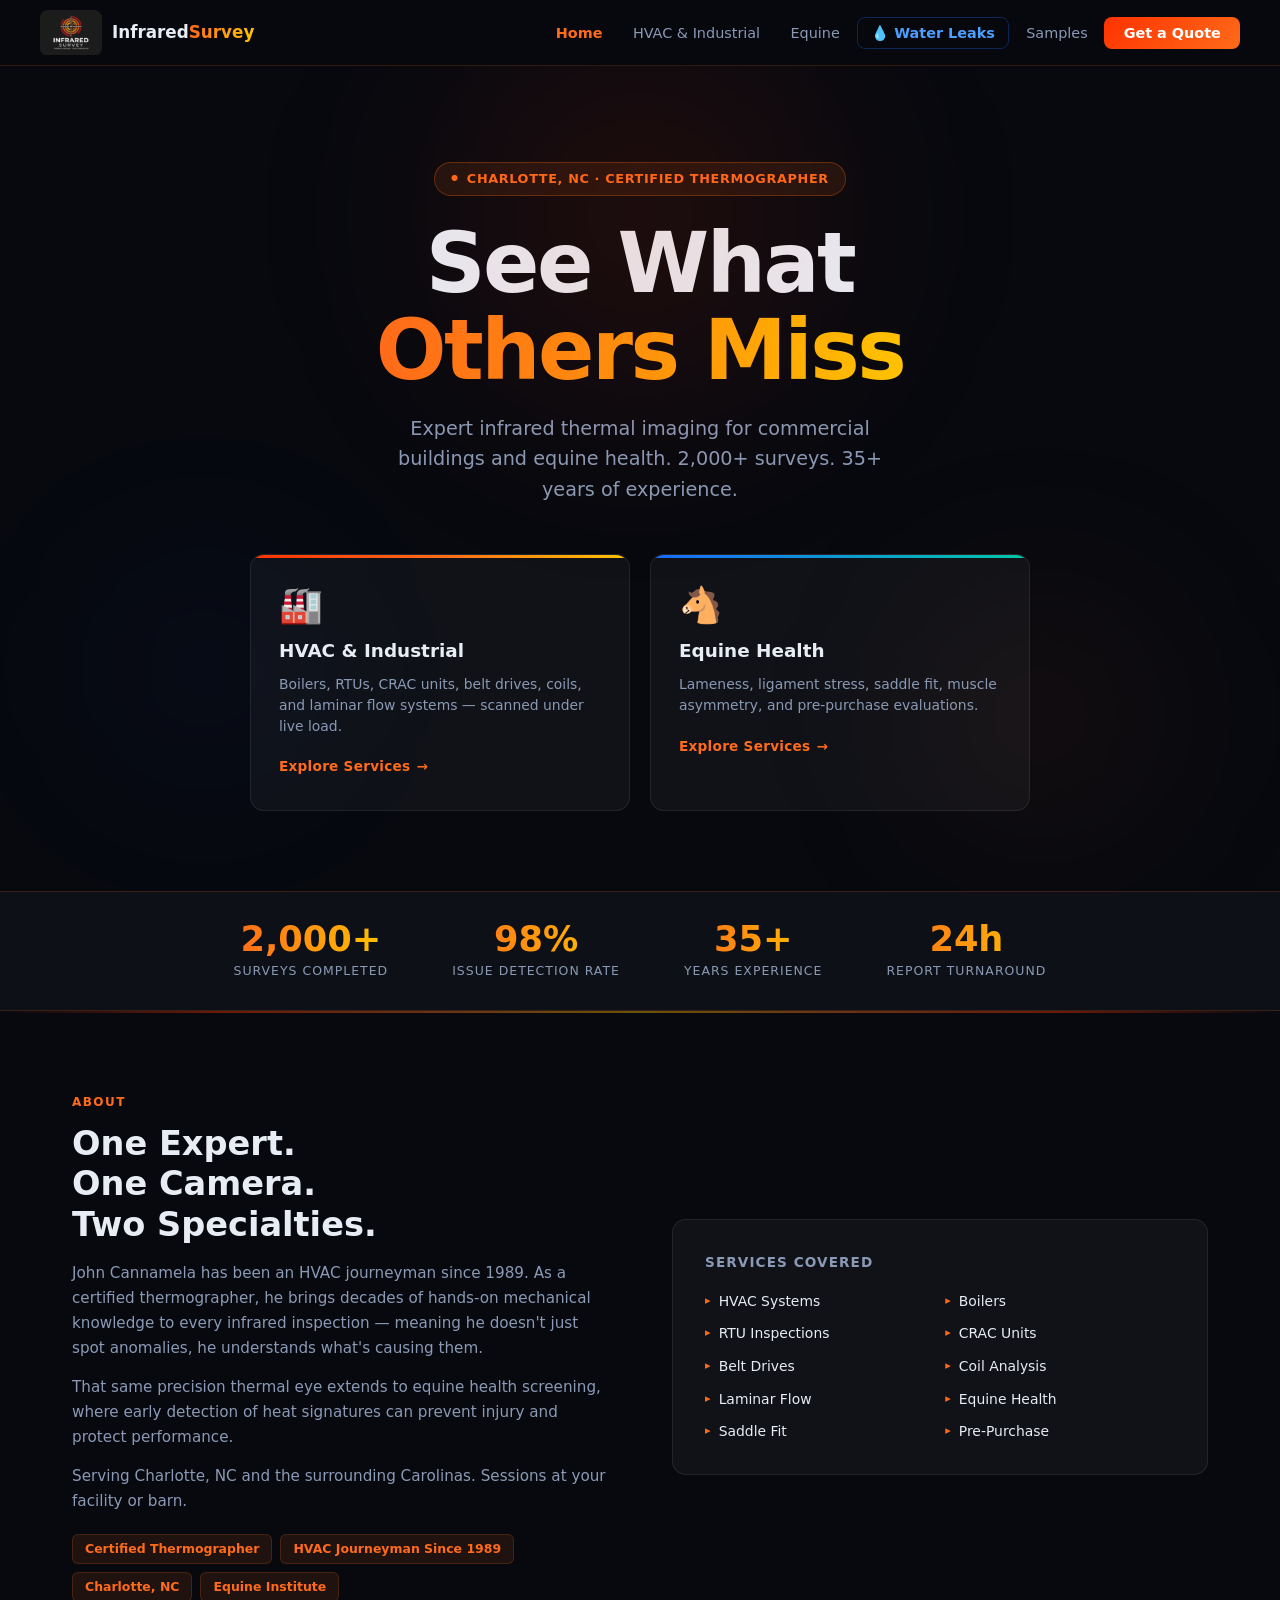
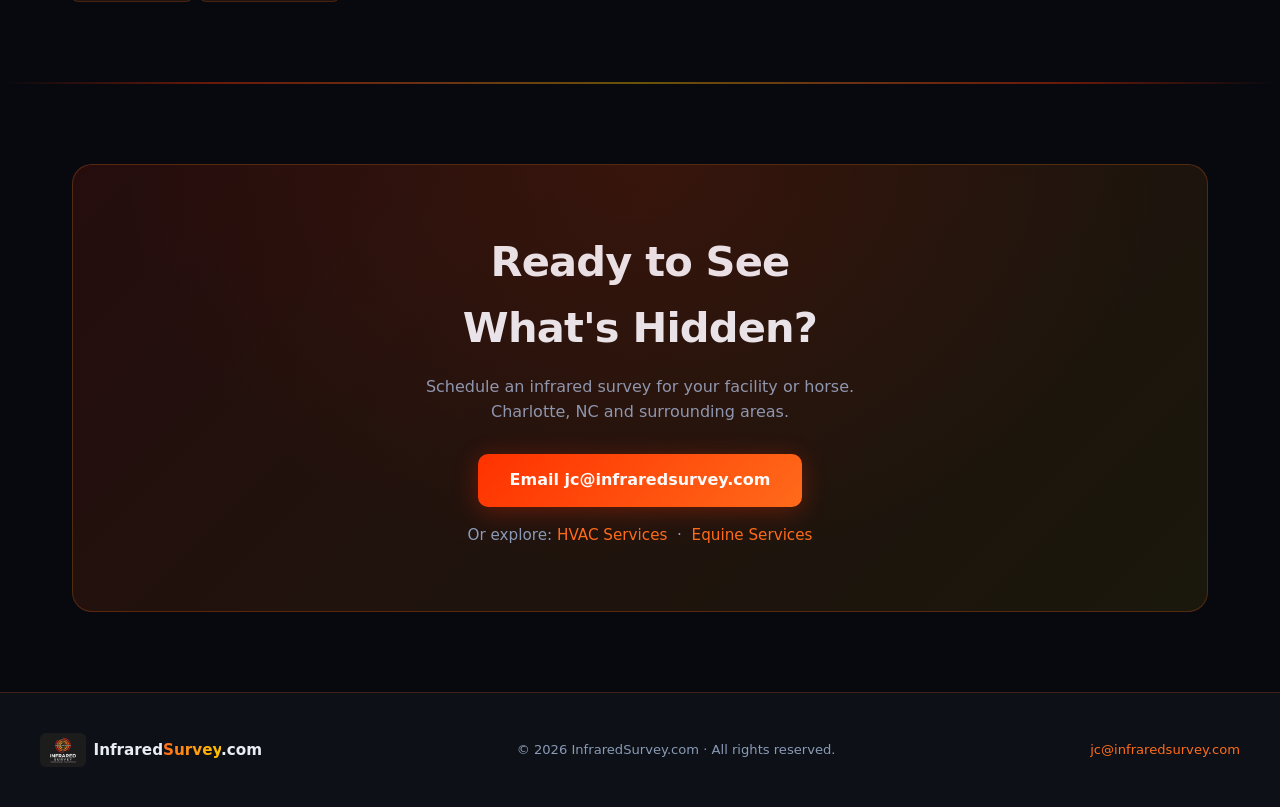
==== commit 8b595a4f: "Add dedicated Water Leaks page and nav link - New water-leaks.html: hero, thermal method explainer, " ====
--- a/index.html
+++ b/index.html
@@ -287,6 +287,7 @@
     <li><a href="index.html" class="active">Home</a></li>
     <li><a href="hvac.html">HVAC &amp; Industrial</a></li>
     <li><a href="equine.html">Equine</a></li>
+    <li><a href="water-leaks.html" class="nav-water">&#128167; Water Leaks</a></li>
     <li><a href="samples.html">Samples</a></li>
     <li><a href="mailto:jc@infraredsurvey.com" class="nav-cta">Get a Quote</a></li>
   </ul>
--- a/styles.css
+++ b/styles.css
@@ -107,6 +107,20 @@
 .nav-links a:hover { color: var(--text); background: rgba(255,255,255,0.05); }
 .nav-links a.active { color: var(--orange); font-weight: 600; }
 
+.nav-water {
+  color: #4d9fff !important;
+  font-weight: 600 !important;
+  border: 1px solid rgba(26,107,255,0.3) !important;
+}
+.nav-water:hover {
+  color: #7ab8ff !important;
+  background: rgba(26,107,255,0.08) !important;
+  border-color: rgba(26,107,255,0.5) !important;
+}
+.nav-water.active {
+  color: #4d9fff !important;
+}
+
 .nav-cta {
   background: linear-gradient(135deg, var(--red), var(--orange)) !important;
   color: #fff !important;
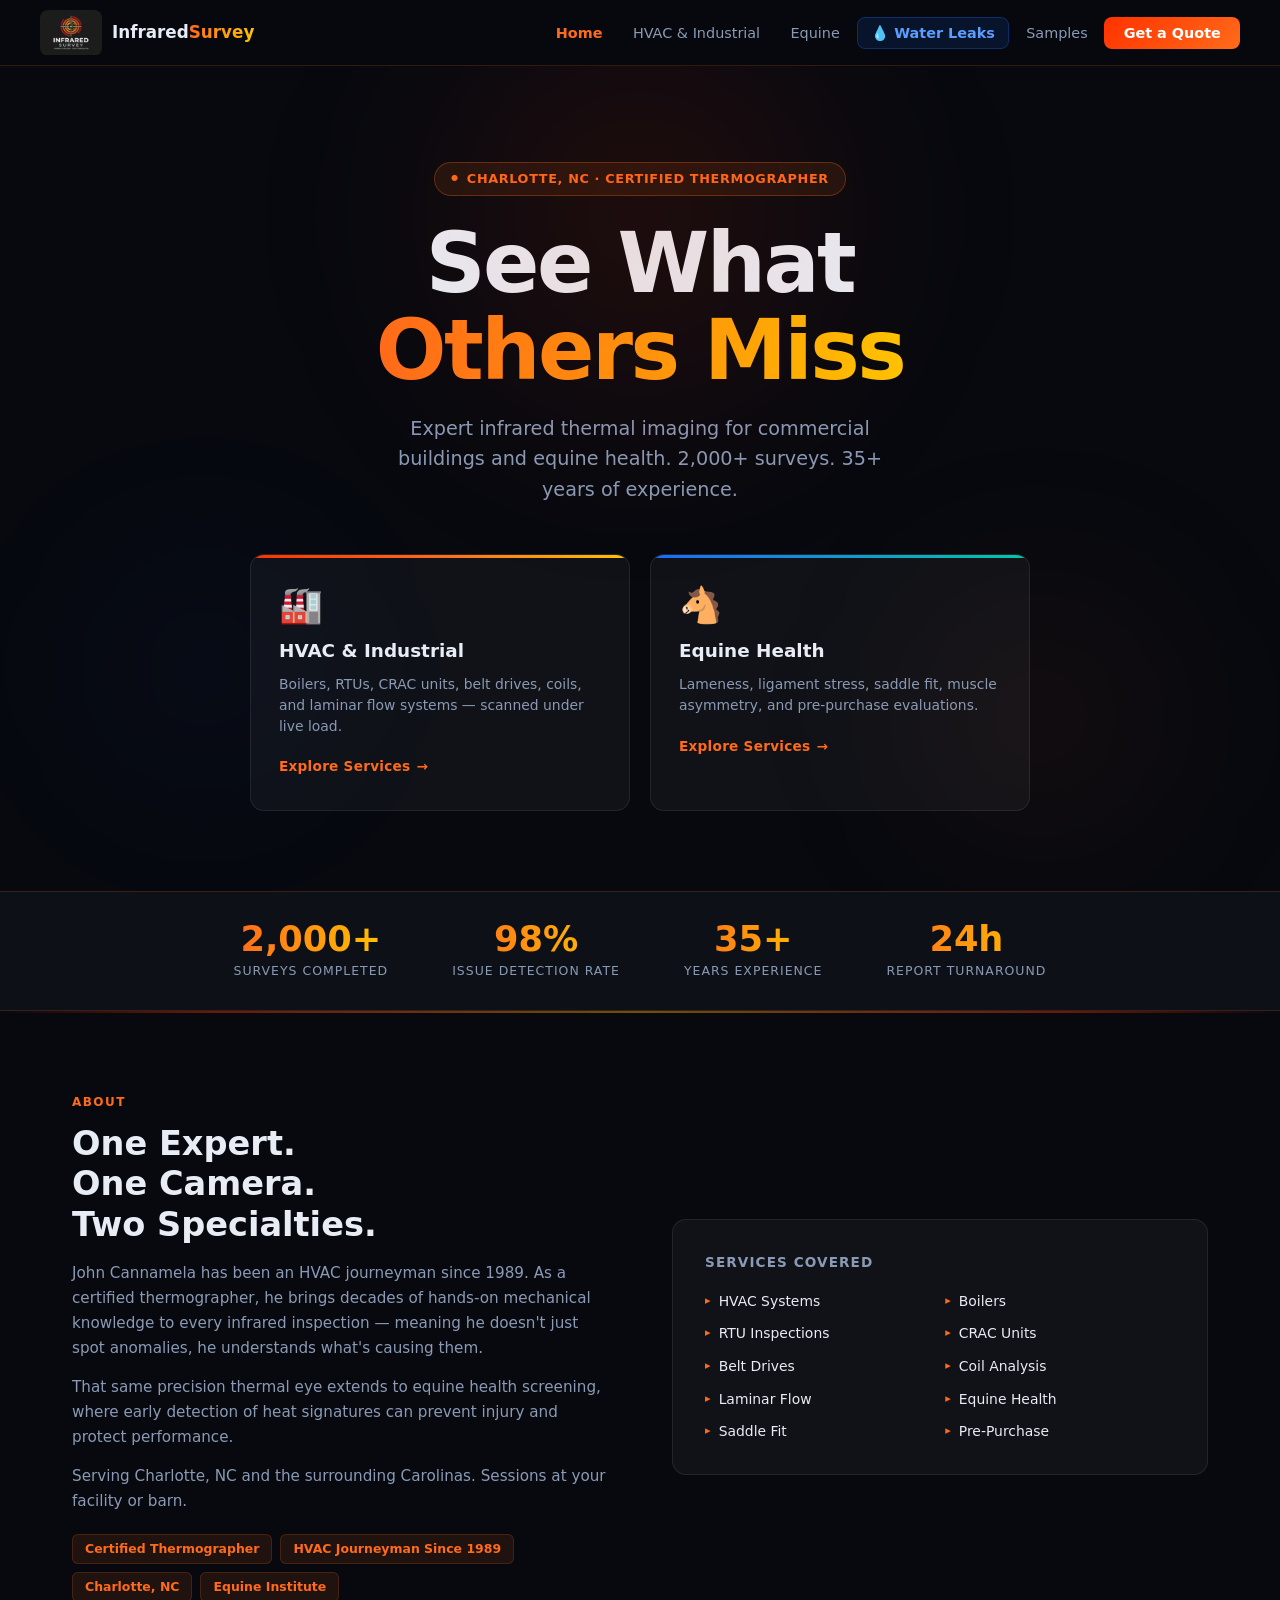
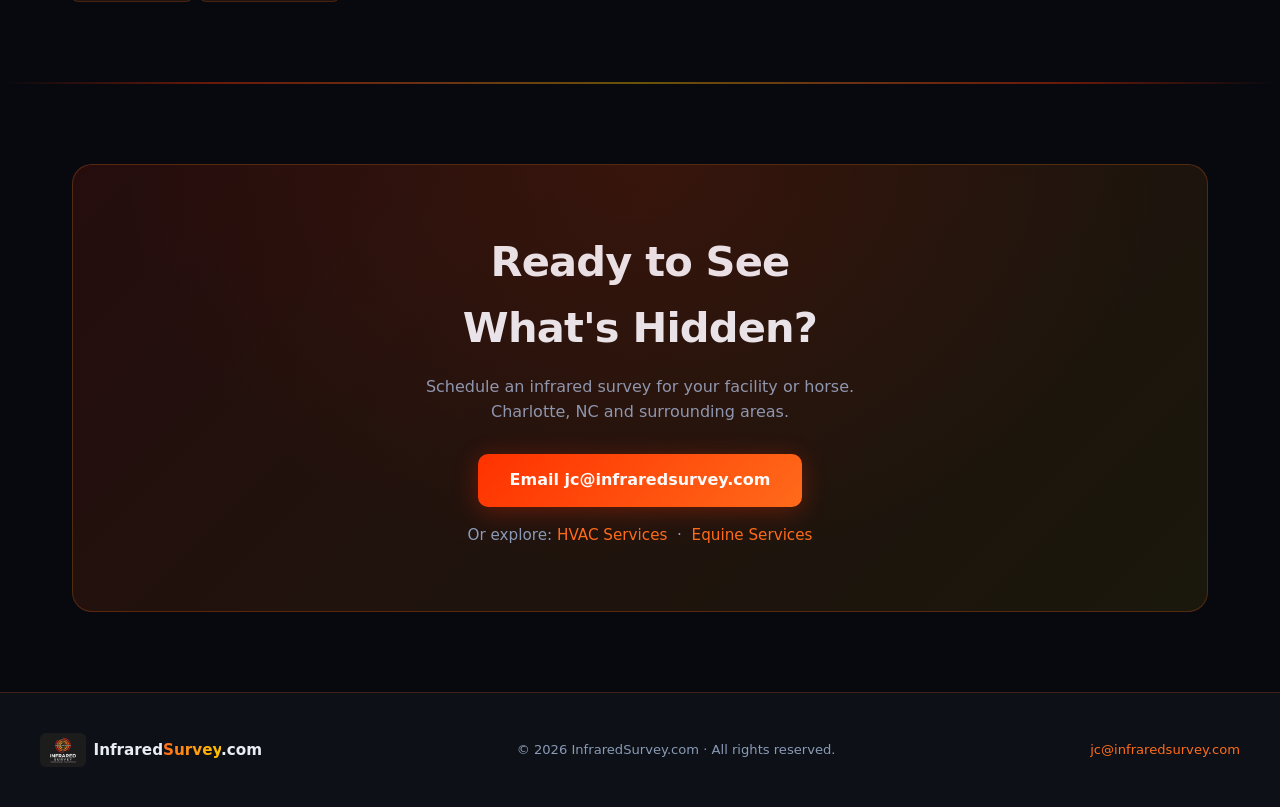
==== commit 246a3e3d: "Add water-leaks.html: dedicated page with thermal gallery, how-it-works, where-we-look, sample repor" ====
--- a/index.html
+++ b/index.html
@@ -287,7 +287,7 @@
     <li><a href="index.html" class="active">Home</a></li>
     <li><a href="hvac.html">HVAC &amp; Industrial</a></li>
     <li><a href="equine.html">Equine</a></li>
-    <li><a href="water-leaks.html" class="nav-water">&#128167; Water Leaks</a></li>
+    <li><a href="water-leaks.html" class="nav-water">💧 Water Leaks</a></li>
     <li><a href="samples.html">Samples</a></li>
     <li><a href="mailto:jc@infraredsurvey.com" class="nav-cta">Get a Quote</a></li>
   </ul>
--- a/styles.css
+++ b/styles.css
@@ -107,20 +107,6 @@
 .nav-links a:hover { color: var(--text); background: rgba(255,255,255,0.05); }
 .nav-links a.active { color: var(--orange); font-weight: 600; }
 
-.nav-water {
-  color: #4d9fff !important;
-  font-weight: 600 !important;
-  border: 1px solid rgba(26,107,255,0.3) !important;
-}
-.nav-water:hover {
-  color: #7ab8ff !important;
-  background: rgba(26,107,255,0.08) !important;
-  border-color: rgba(26,107,255,0.5) !important;
-}
-.nav-water.active {
-  color: #4d9fff !important;
-}
-
 .nav-cta {
   background: linear-gradient(135deg, var(--red), var(--orange)) !important;
   color: #fff !important;
@@ -130,6 +116,15 @@
   transition: opacity 0.2s, transform 0.2s !important;
 }
 .nav-cta:hover { opacity: 0.88 !important; transform: translateY(-1px) !important; background: none !important; }
+
+.nav-water {
+  background: rgba(26,107,255,0.12) !important;
+  border: 1px solid rgba(26,107,255,0.3) !important;
+  color: #5a9eff !important;
+  font-weight: 600 !important;
+  border-radius: 8px !important;
+}
+.nav-water:hover { background: rgba(26,107,255,0.22) !important; color: #7eb5ff !important; }
 
 .nav-toggle {
   display: none;
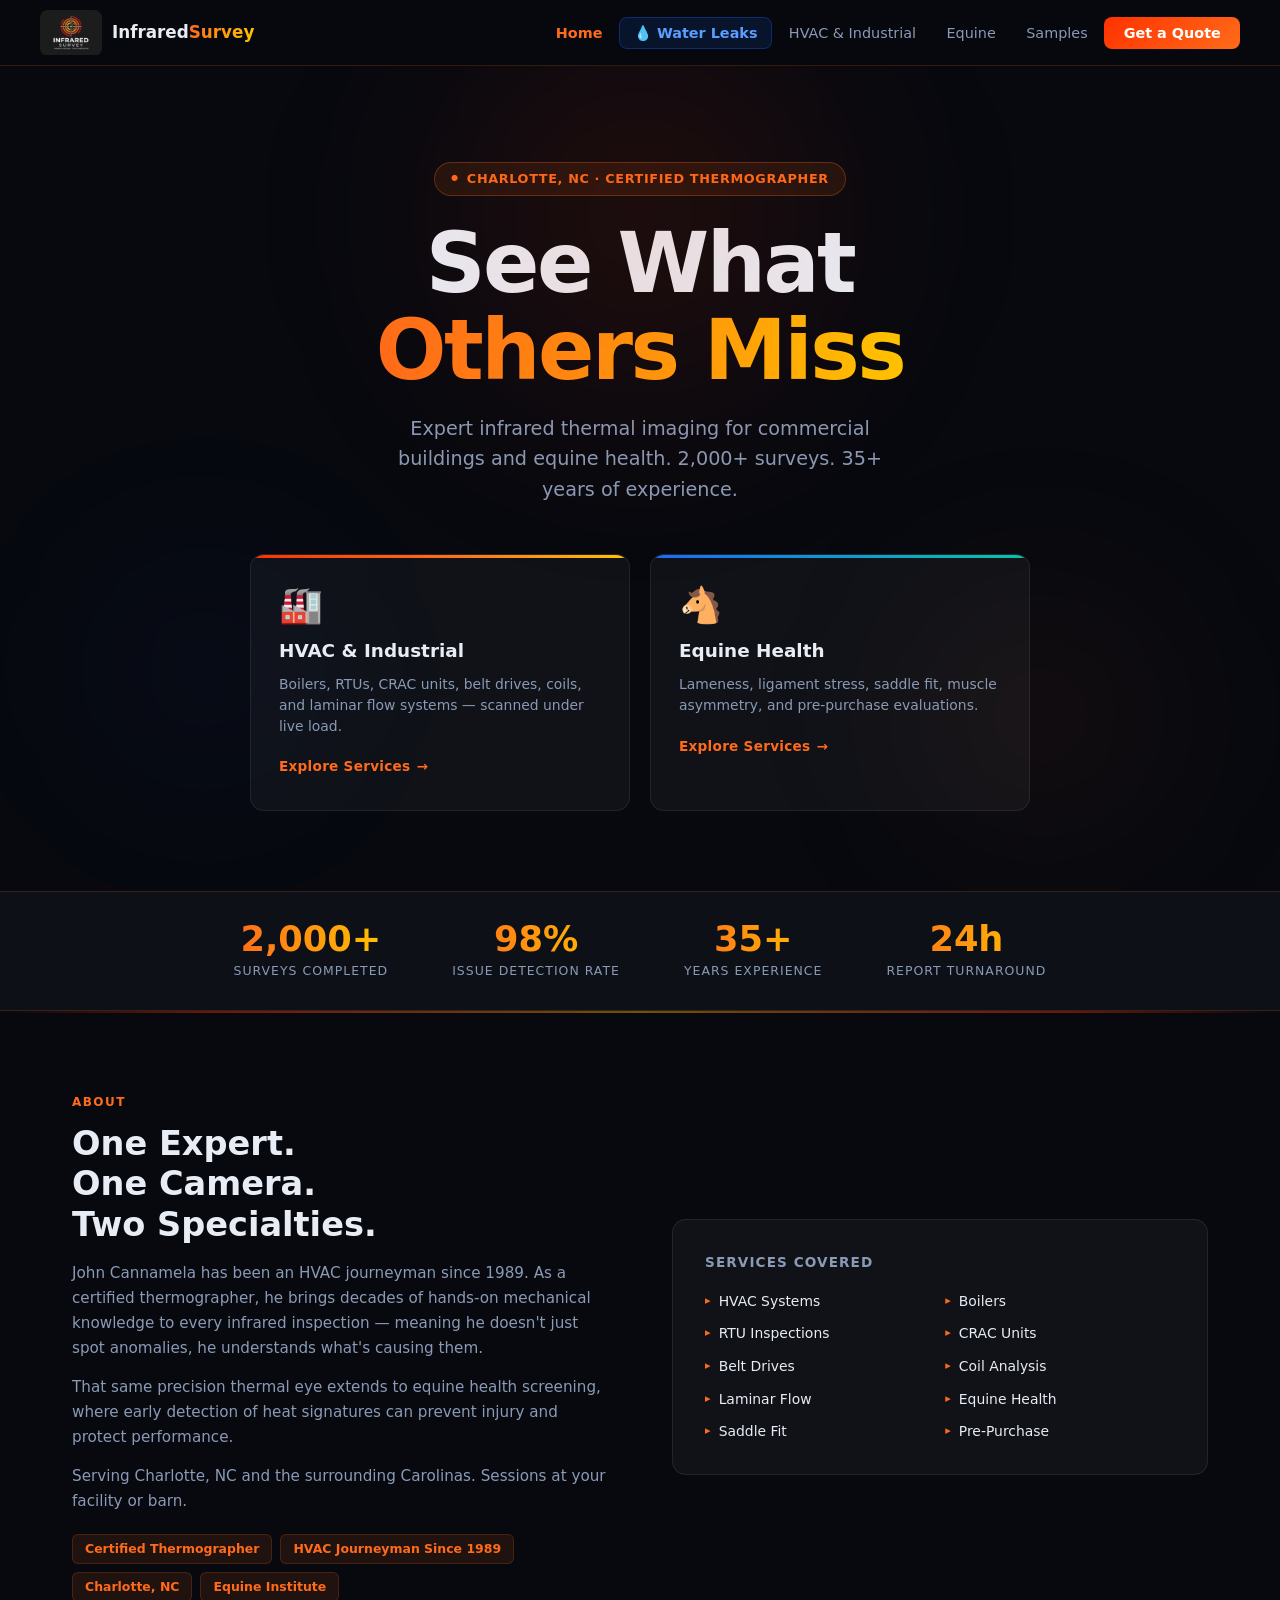
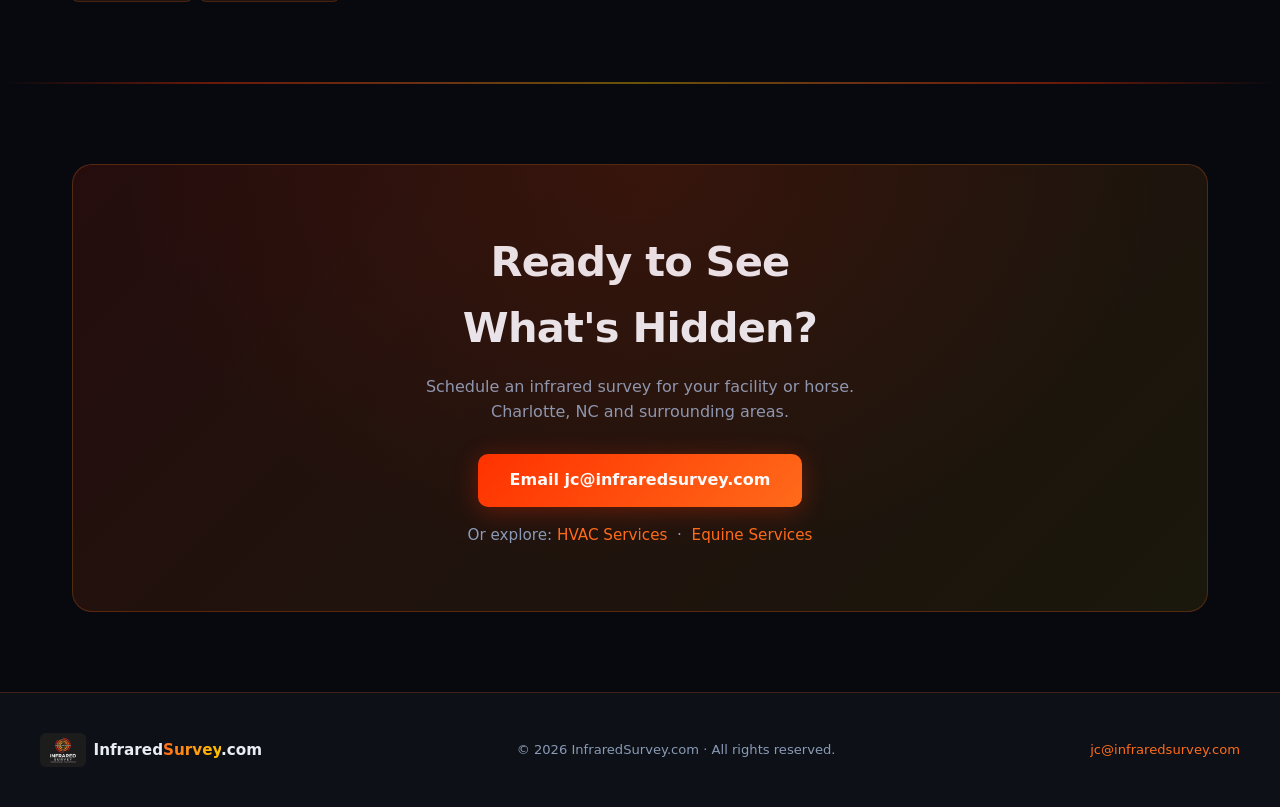
==== commit 112d5364: "Reorder nav: move Water Leaks before HVAC & Industrial on all pages New order: Home | 💧 Water Leaks " ====
--- a/index.html
+++ b/index.html
@@ -285,9 +285,9 @@
   <button class="nav-toggle" aria-label="Menu" onclick="document.querySelector('.nav-links').classList.toggle('open')">&#9776;</button>
   <ul class="nav-links">
     <li><a href="index.html" class="active">Home</a></li>
+    <li><a href="water-leaks.html" class="nav-water">💧 Water Leaks</a></li>
     <li><a href="hvac.html">HVAC &amp; Industrial</a></li>
     <li><a href="equine.html">Equine</a></li>
-    <li><a href="water-leaks.html" class="nav-water">💧 Water Leaks</a></li>
     <li><a href="samples.html">Samples</a></li>
     <li><a href="mailto:jc@infraredsurvey.com" class="nav-cta">Get a Quote</a></li>
   </ul>
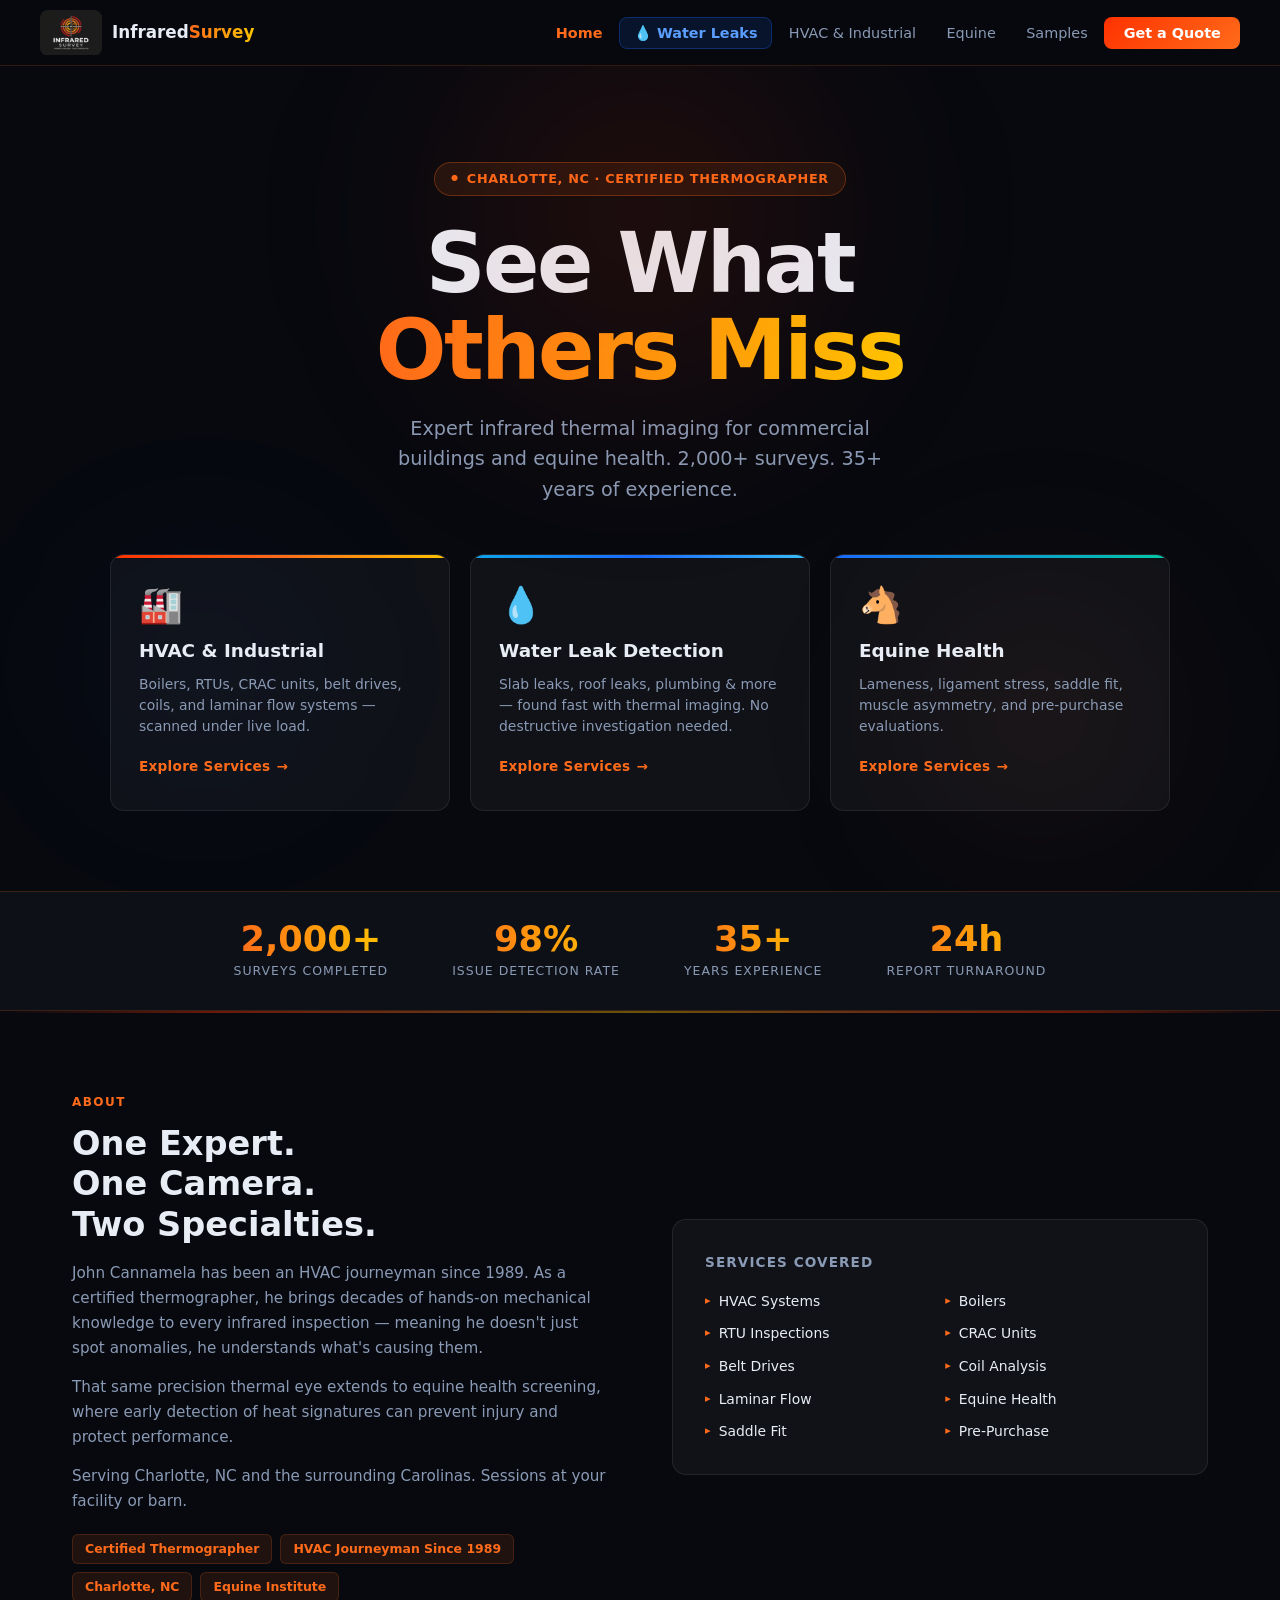
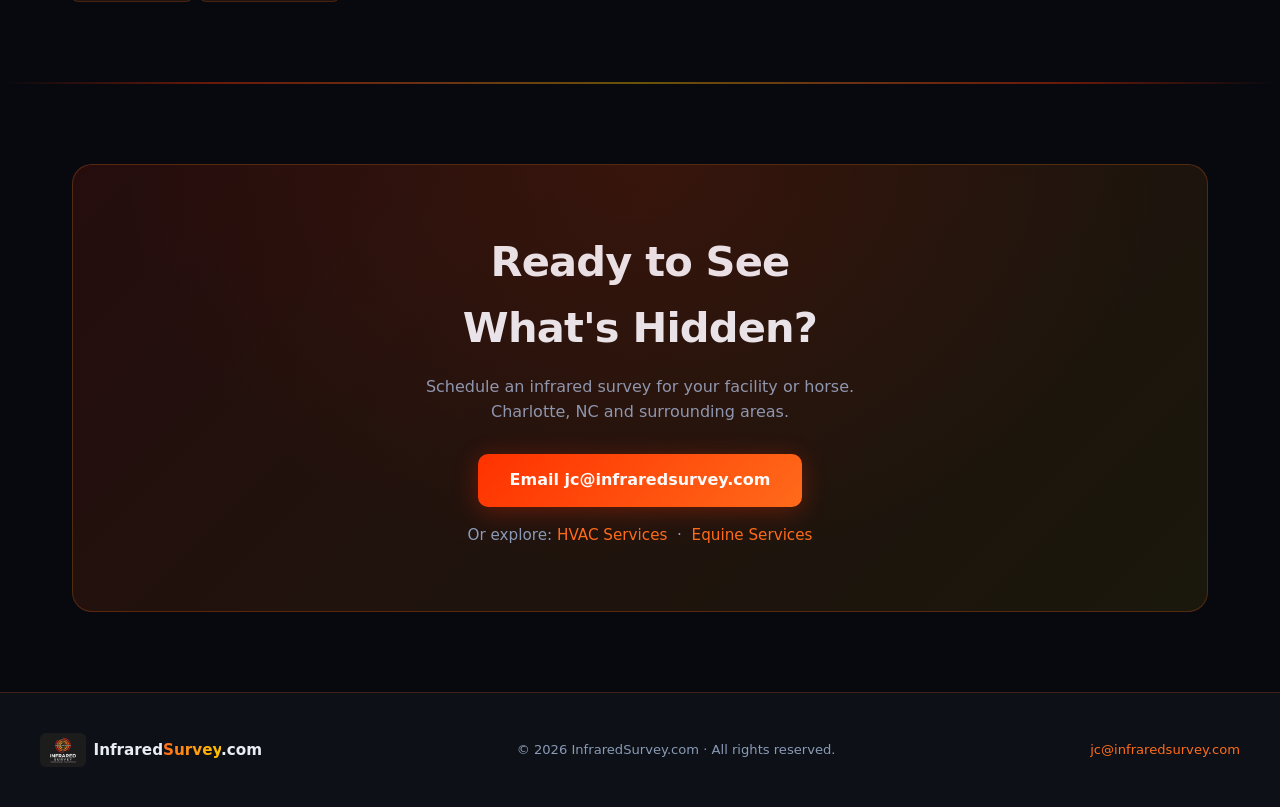
==== commit 9131d87a: "Fix mobile nav spacing and add Water Leak Detection homepage card - Mobile nav: increase gap, paddin" ====
--- a/index.html
+++ b/index.html
@@ -117,9 +117,9 @@
     /* ── PATHWAY CARDS ── */
     .pathways {
       display: grid;
-      grid-template-columns: 1fr 1fr;
+      grid-template-columns: repeat(3, 1fr);
       gap: 1.25rem;
-      max-width: 780px;
+      max-width: 1060px;
       margin: 0 auto;
     }
 
@@ -146,6 +146,10 @@
 
     .pathway-card.hvac::before {
       background: linear-gradient(90deg, var(--red), var(--orange), var(--yellow));
+    }
+
+    .pathway-card.water::before {
+      background: linear-gradient(90deg, #0ea5e9, #1a6bff, #38bdf8);
     }
 
     .pathway-card.equine::before {
@@ -310,6 +314,12 @@
       <p>Boilers, RTUs, CRAC units, belt drives, coils, and laminar flow systems — scanned under live load.</p>
       <span class="pathway-link">Explore Services</span>
     </a>
+    <a href="water-leaks.html" class="pathway-card water">
+      <div class="pathway-icon">💧</div>
+      <h2>Water Leak Detection</h2>
+      <p>Slab leaks, roof leaks, plumbing &amp; more — found fast with thermal imaging. No destructive investigation needed.</p>
+      <span class="pathway-link">Explore Services</span>
+    </a>
     <a href="equine.html" class="pathway-card equine">
       <div class="pathway-icon">🐴</div>
       <h2>Equine Health</h2>
--- a/styles.css
+++ b/styles.css
@@ -344,17 +344,21 @@
     backdrop-filter: blur(18px);
     border-bottom: 1px solid var(--border);
     flex-direction: column;
-    padding: 0.75rem 1.2rem 1.5rem;
-    gap: 2px;
+    padding: 1rem 1.2rem 1.75rem;
+    gap: 0.35rem;
     align-items: stretch;
+    max-height: calc(100vh - 66px);
+    overflow-y: auto;
   }
 
   .nav-links.open { display: flex; }
 
   .nav-links a {
-    padding: 0.75rem 1rem;
+    padding: 0.85rem 1rem !important;
     font-size: 1rem;
     border-radius: 8px;
+    line-height: 1.4;
+    display: block;
   }
 
   .stats-inner { gap: 2rem; }
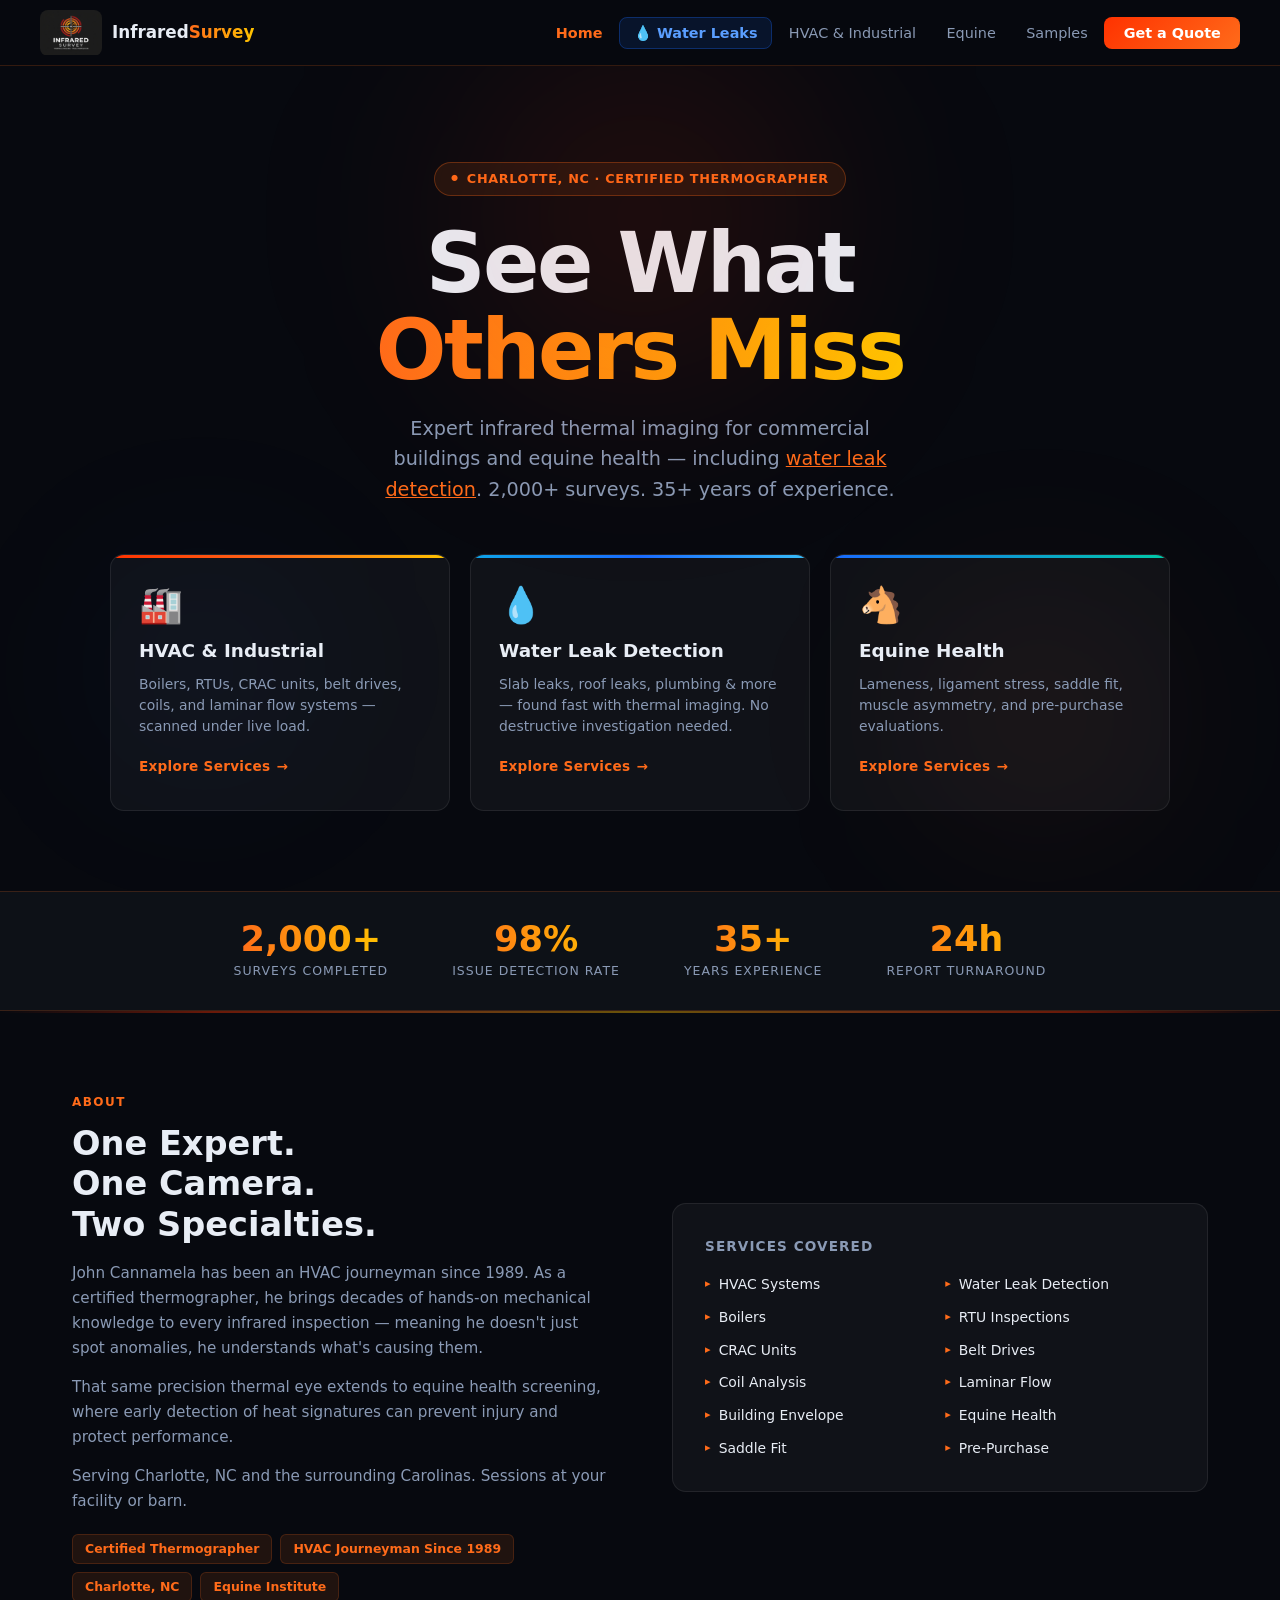
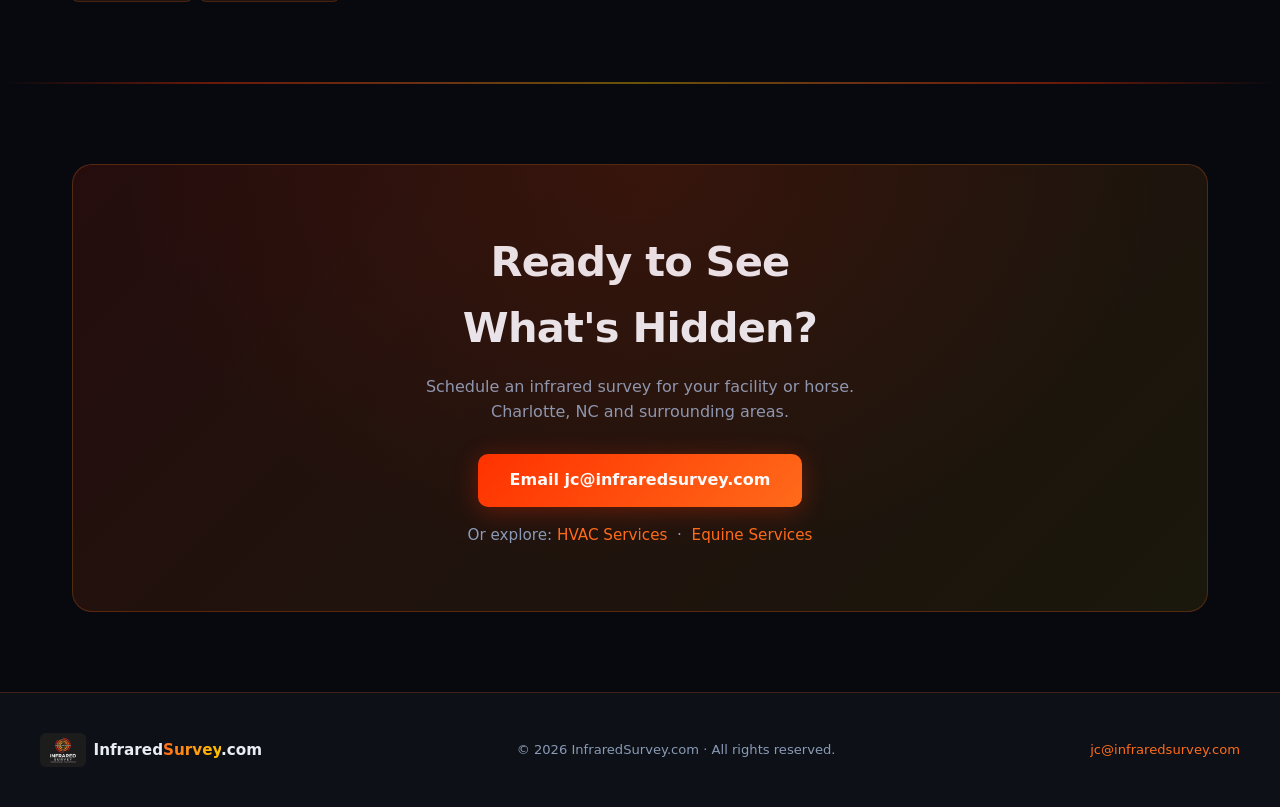
==== commit f610606d: "Add SEO meta tags, schema markup, sitemap.xml and robots.txt for water leak detection ranking Co-Aut" ====
--- a/index.html
+++ b/index.html
@@ -4,9 +4,9 @@
   <meta charset="UTF-8">
   <meta name="viewport" content="width=device-width, initial-scale=1.0">
 
-  <title>Infrared Survey Charlotte NC | Thermal Imaging Expert</title>
-  <meta name="description" content="Expert infrared thermal imaging in Charlotte, NC. HVAC, boilers, and industrial inspections — plus equine health screening. Certified thermographer, HVAC journeyman since 1989. jc@infraredsurvey.com">
-  <meta name="keywords" content="infrared survey Charlotte NC, thermal imaging Charlotte, HVAC inspection Charlotte NC, equine thermal imaging Charlotte, infrared thermography North Carolina, predictive maintenance Charlotte">
+  <title>Infrared Inspection Charlotte NC | Certified Thermographer</title>
+  <meta name="description" content="Charlotte NC's certified thermographer for infrared inspection & thermal imaging surveys — including water leak detection, HVAC, and equine. 2,000+ surveys. Call today.">
+  <meta name="keywords" content="infrared inspection Charlotte NC, thermal imaging survey Charlotte, certified thermographer Charlotte NC, infrared thermography North Carolina, water leak detection Charlotte NC, HVAC infrared inspection Charlotte, equine thermography Charlotte NC, building envelope survey Charlotte, predictive maintenance Charlotte NC, infrared survey Charlotte, thermal imaging company Charlotte, slab leak detection Charlotte, non-destructive inspection NC, infrared thermographer Waxhaw NC">
   <meta name="author" content="InfraredSurvey.com">
   <meta name="robots" content="index, follow">
   <link rel="canonical" href="https://infraredsurvey.com/">
@@ -18,22 +18,37 @@
 
   <meta property="og:type" content="website">
   <meta property="og:url" content="https://infraredsurvey.com/">
-  <meta property="og:title" content="Infrared Survey Charlotte NC | Thermal Imaging Expert">
-  <meta property="og:description" content="Expert thermal imaging for HVAC systems and equine health. Charlotte, NC. 2000+ surveys. 25+ years experience.">
+  <meta property="og:title" content="Infrared Inspection Charlotte NC | Certified Thermographer">
+  <meta property="og:description" content="Charlotte NC's certified thermographer for infrared inspection & thermal imaging — water leak detection, HVAC, equine. 35+ years, 2,000+ surveys.">
   <meta property="og:locale" content="en_US">
 
   <script type="application/ld+json">
   {
     "@context": "https://schema.org",
     "@type": "LocalBusiness",
-    "name": "Infrared Survey",
+    "name": "InfraredSurvey",
+    "description": "Charlotte NC's #1 infrared thermal imaging company. 35+ years experience. Water leak detection, HVAC inspection, building envelope surveys, equine thermography.",
     "url": "https://infraredsurvey.com",
+    "telephone": "704-200-6367",
     "email": "jc@infraredsurvey.com",
-    "description": "Professional infrared thermal imaging for HVAC systems, industrial equipment, and equine health in Charlotte, NC.",
-    "address": { "@type": "PostalAddress", "addressLocality": "Charlotte", "addressRegion": "NC", "addressCountry": "US" },
-    "geo": { "@type": "GeoCoordinates", "latitude": 35.2271, "longitude": -80.8431 },
-    "areaServed": ["Charlotte, NC","Concord, NC","Gastonia, NC","Rock Hill, SC","Mooresville, NC","Matthews, NC","Huntersville, NC","Kannapolis, NC"],
-    "foundingDate": "1989"
+    "address": {
+      "@type": "PostalAddress",
+      "addressLocality": "Waxhaw",
+      "addressRegion": "NC",
+      "addressCountry": "US"
+    },
+    "areaServed": ["Charlotte NC", "Waxhaw NC", "Matthews NC", "Ballantyne NC"],
+    "priceRange": "$$",
+    "hasOfferCatalog": {
+      "@type": "OfferCatalog",
+      "name": "Infrared Inspection Services",
+      "itemListElement": [
+        {"@type": "Offer", "itemOffered": {"@type": "Service", "name": "Water Leak Detection"}},
+        {"@type": "Offer", "itemOffered": {"@type": "Service", "name": "HVAC Infrared Inspection"}},
+        {"@type": "Offer", "itemOffered": {"@type": "Service", "name": "Equine Thermography"}},
+        {"@type": "Offer", "itemOffered": {"@type": "Service", "name": "Building Envelope Survey"}}
+      ]
+    }
   }
   </script>
 
@@ -305,7 +320,7 @@
 
   <div class="hero-badge">Charlotte, NC · Certified Thermographer</div>
   <h1>See What<br><span class="gradient">Others Miss</span></h1>
-  <p class="hero-sub">Expert infrared thermal imaging for commercial buildings and equine health. 2,000+ surveys. 35+ years of experience.</p>
+  <p class="hero-sub">Expert infrared thermal imaging for commercial buildings and equine health — including <a href="water-leaks.html" style="color:var(--orange);text-decoration:underline;">water leak detection</a>. 2,000+ surveys. 35+ years of experience.</p>
 
   <div class="pathways">
     <a href="hvac.html" class="pathway-card hvac">
@@ -373,12 +388,14 @@
       <h3>Services Covered</h3>
       <ul class="service-list">
         <li>HVAC Systems</li>
+        <li>Water Leak Detection</li>
         <li>Boilers</li>
         <li>RTU Inspections</li>
         <li>CRAC Units</li>
         <li>Belt Drives</li>
         <li>Coil Analysis</li>
         <li>Laminar Flow</li>
+        <li>Building Envelope</li>
         <li>Equine Health</li>
         <li>Saddle Fit</li>
         <li>Pre-Purchase</li>
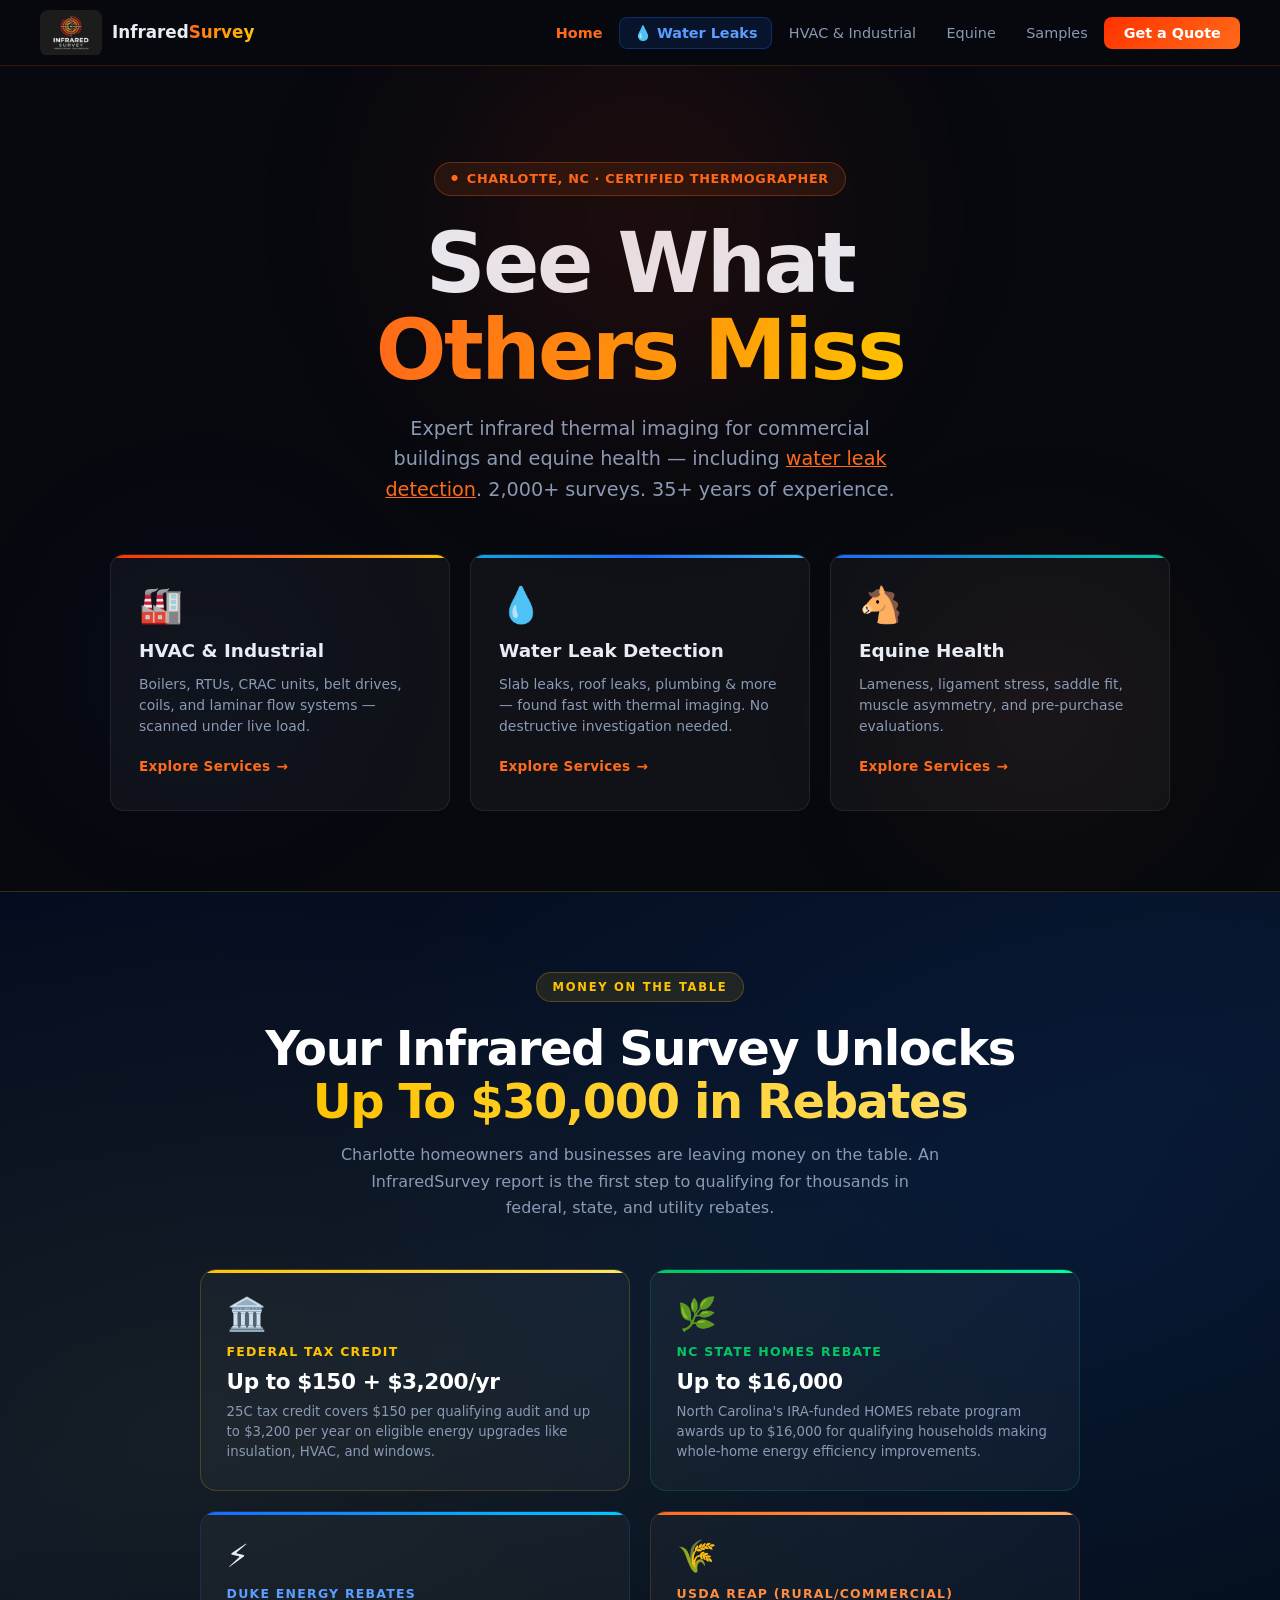
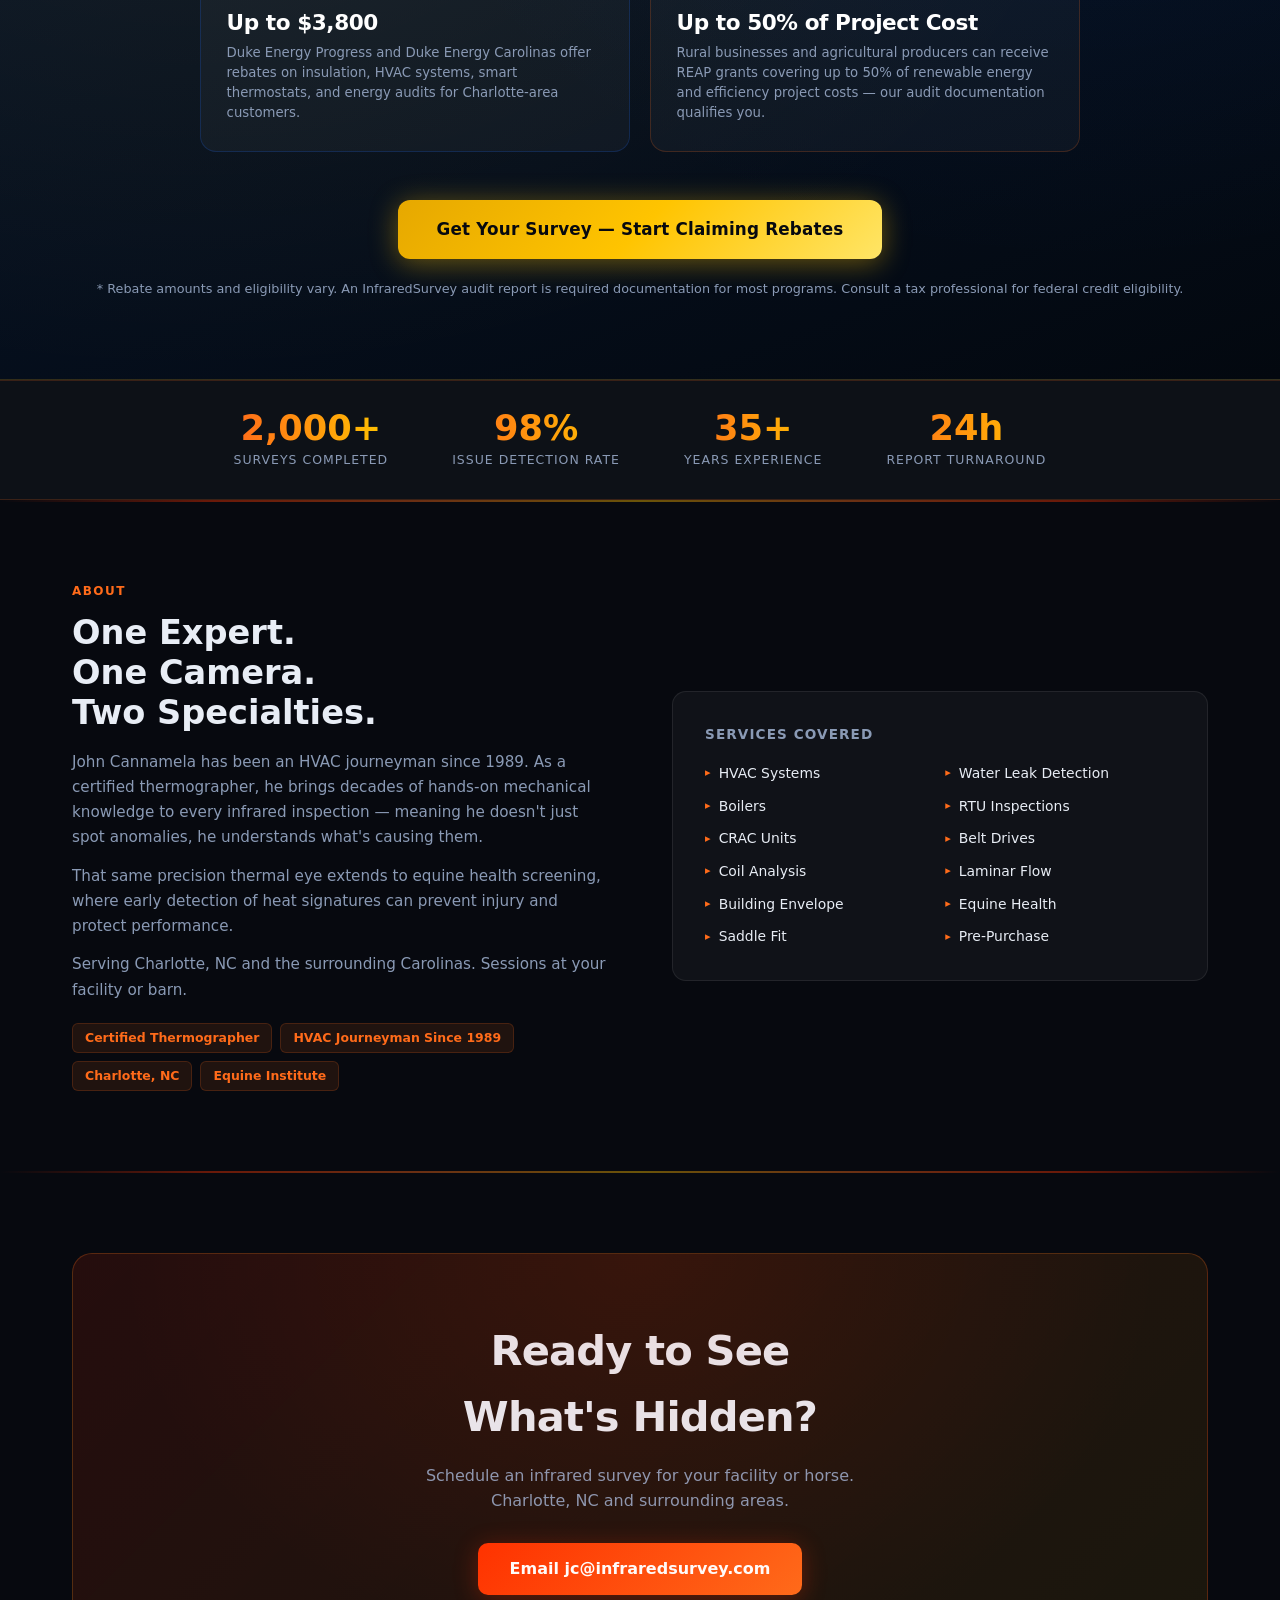
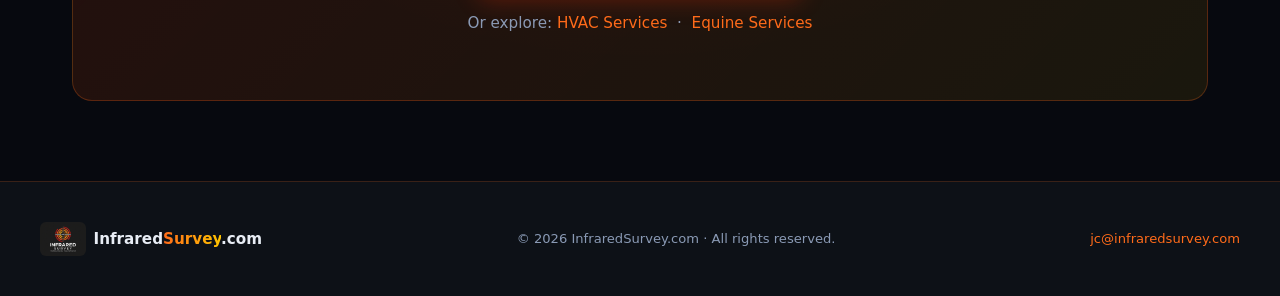
==== commit 52cbe673: "Add Rebates & Incentives section to homepage and water-leaks pages Adds a visually striking rebates " ====
--- a/index.html
+++ b/index.html
@@ -344,6 +344,45 @@
   </div>
 </section>
 
+<!-- REBATES -->
+<section class="rebates-section">
+  <div class="rebates-inner">
+    <div class="rebates-label">Money on the Table</div>
+    <h2 class="rebates-headline">Your Infrared Survey Unlocks<br><span class="rebates-amount">Up To $30,000 in Rebates</span></h2>
+    <p class="rebates-sub">Charlotte homeowners and businesses are leaving money on the table. An InfraredSurvey report is the first step to qualifying for thousands in federal, state, and utility rebates.</p>
+
+    <div class="rebates-grid">
+      <div class="rebate-card federal">
+        <div class="rebate-icon">🏛️</div>
+        <div class="rebate-name">Federal Tax Credit</div>
+        <div class="rebate-amount">Up to $150 + $3,200/yr</div>
+        <div class="rebate-desc">25C tax credit covers $150 per qualifying audit and up to $3,200 per year on eligible energy upgrades like insulation, HVAC, and windows.</div>
+      </div>
+      <div class="rebate-card state">
+        <div class="rebate-icon">🌿</div>
+        <div class="rebate-name">NC State HOMES Rebate</div>
+        <div class="rebate-amount">Up to $16,000</div>
+        <div class="rebate-desc">North Carolina's IRA-funded HOMES rebate program awards up to $16,000 for qualifying households making whole-home energy efficiency improvements.</div>
+      </div>
+      <div class="rebate-card duke">
+        <div class="rebate-icon">⚡</div>
+        <div class="rebate-name">Duke Energy Rebates</div>
+        <div class="rebate-amount">Up to $3,800</div>
+        <div class="rebate-desc">Duke Energy Progress and Duke Energy Carolinas offer rebates on insulation, HVAC systems, smart thermostats, and energy audits for Charlotte-area customers.</div>
+      </div>
+      <div class="rebate-card usda">
+        <div class="rebate-icon">🌾</div>
+        <div class="rebate-name">USDA REAP (Rural/Commercial)</div>
+        <div class="rebate-amount">Up to 50% of Project Cost</div>
+        <div class="rebate-desc">Rural businesses and agricultural producers can receive REAP grants covering up to 50% of renewable energy and efficiency project costs — our audit documentation qualifies you.</div>
+      </div>
+    </div>
+
+    <a href="mailto:jc@infraredsurvey.com" class="rebates-cta">Get Your Survey — Start Claiming Rebates</a>
+    <p class="rebates-note">* Rebate amounts and eligibility vary. An InfraredSurvey audit report is required documentation for most programs. Consult a tax professional for federal credit eligibility.</p>
+  </div>
+</section>
+
 <!-- STATS -->
 <div class="stats-bar">
   <div class="stats-inner">
--- a/styles.css
+++ b/styles.css
@@ -323,6 +323,185 @@
 footer p { color: var(--muted); font-size: 0.82rem; }
 footer a { color: var(--orange); text-decoration: none; }
 footer a:hover { color: var(--yellow); }
+
+/* ── REBATES SECTION ────────────────────────────────── */
+.rebates-section {
+  background: linear-gradient(160deg, #050c1f 0%, #071428 40%, #03080f 100%);
+  border-top: 1px solid rgba(255,196,0,0.18);
+  border-bottom: 1px solid rgba(255,196,0,0.18);
+  padding: 5rem 2rem;
+  position: relative;
+  overflow: hidden;
+}
+
+.rebates-section::before {
+  content: "";
+  position: absolute;
+  inset: 0;
+  background:
+    radial-gradient(ellipse 70% 50% at 15% 50%, rgba(255,196,0,0.06), transparent),
+    radial-gradient(ellipse 60% 60% at 85% 30%, rgba(26,107,255,0.07), transparent);
+  pointer-events: none;
+}
+
+.rebates-inner {
+  max-width: var(--max-w);
+  margin: 0 auto;
+  position: relative;
+  z-index: 1;
+  text-align: center;
+}
+
+.rebates-label {
+  display: inline-block;
+  font-size: 0.72rem;
+  font-weight: 800;
+  text-transform: uppercase;
+  letter-spacing: 0.15em;
+  color: #ffc400;
+  background: rgba(255,196,0,0.1);
+  border: 1px solid rgba(255,196,0,0.25);
+  border-radius: 999px;
+  padding: 0.3rem 1rem;
+  margin-bottom: 1.25rem;
+}
+
+.rebates-headline {
+  font-size: clamp(1.9rem, 4.5vw, 3rem);
+  font-weight: 900;
+  letter-spacing: -0.03em;
+  line-height: 1.1;
+  margin-bottom: 0.9rem;
+  color: #fff;
+}
+
+.rebates-headline .rebates-amount {
+  background: linear-gradient(90deg, #ffc400, #ffdd60, #ffc400);
+  background-size: 200%;
+  -webkit-background-clip: text;
+  -webkit-text-fill-color: transparent;
+  background-clip: text;
+  animation: shimmer 3s linear infinite;
+}
+
+.rebates-sub {
+  color: var(--muted);
+  font-size: 1rem;
+  max-width: 600px;
+  margin: 0 auto 3rem;
+  line-height: 1.65;
+}
+
+.rebates-grid {
+  display: grid;
+  grid-template-columns: repeat(2, 1fr);
+  gap: 1.25rem;
+  max-width: 880px;
+  margin: 0 auto 3rem;
+  text-align: left;
+}
+
+.rebate-card {
+  background: rgba(255,255,255,0.035);
+  border: 1px solid rgba(255,255,255,0.08);
+  border-radius: 16px;
+  padding: 1.75rem 1.6rem;
+  position: relative;
+  overflow: hidden;
+  transition: transform 0.25s, border-color 0.25s, box-shadow 0.25s;
+}
+
+.rebate-card::before {
+  content: "";
+  position: absolute;
+  top: 0; left: 0; right: 0;
+  height: 3px;
+  border-radius: 16px 16px 0 0;
+}
+
+.rebate-card:hover {
+  transform: translateY(-5px);
+}
+
+.rebate-card.federal { border-color: rgba(255,196,0,0.2); }
+.rebate-card.federal::before { background: linear-gradient(90deg, #ffc400, #ffe566); }
+.rebate-card.federal:hover { border-color: rgba(255,196,0,0.5); box-shadow: 0 12px 40px rgba(255,196,0,0.14); }
+
+.rebate-card.state { border-color: rgba(0,200,100,0.2); }
+.rebate-card.state::before { background: linear-gradient(90deg, #00c864, #00ff99); }
+.rebate-card.state:hover { border-color: rgba(0,200,100,0.5); box-shadow: 0 12px 40px rgba(0,200,100,0.13); }
+
+.rebate-card.duke { border-color: rgba(26,107,255,0.2); }
+.rebate-card.duke::before { background: linear-gradient(90deg, #1a6bff, #00c9ff); }
+.rebate-card.duke:hover { border-color: rgba(26,107,255,0.5); box-shadow: 0 12px 40px rgba(26,107,255,0.15); }
+
+.rebate-card.usda { border-color: rgba(255,107,26,0.2); }
+.rebate-card.usda::before { background: linear-gradient(90deg, #ff6b1a, #ffb060); }
+.rebate-card.usda:hover { border-color: rgba(255,107,26,0.5); box-shadow: 0 12px 40px rgba(255,107,26,0.13); }
+
+.rebate-icon {
+  font-size: 2rem;
+  margin-bottom: 0.75rem;
+  line-height: 1;
+}
+
+.rebate-name {
+  font-size: 0.78rem;
+  font-weight: 700;
+  text-transform: uppercase;
+  letter-spacing: 0.1em;
+  margin-bottom: 0.4rem;
+}
+
+.rebate-card.federal .rebate-name { color: #ffc400; }
+.rebate-card.state  .rebate-name { color: #00c864; }
+.rebate-card.duke   .rebate-name { color: #5a9eff; }
+.rebate-card.usda   .rebate-name { color: #ff8c40; }
+
+.rebate-amount {
+  font-size: 1.35rem;
+  font-weight: 900;
+  color: #fff;
+  letter-spacing: -0.02em;
+  margin-bottom: 0.45rem;
+  line-height: 1.2;
+}
+
+.rebate-desc {
+  font-size: 0.83rem;
+  color: var(--muted);
+  line-height: 1.5;
+}
+
+.rebates-cta {
+  display: inline-block;
+  background: linear-gradient(135deg, #e6a800, #ffc400, #ffe566);
+  color: #07090f;
+  padding: 1rem 2.4rem;
+  border-radius: 12px;
+  font-weight: 800;
+  font-size: 1.05rem;
+  text-decoration: none;
+  letter-spacing: 0.01em;
+  transition: transform 0.2s, box-shadow 0.2s;
+  box-shadow: 0 4px 28px rgba(255,196,0,0.4);
+}
+
+.rebates-cta:hover {
+  transform: translateY(-3px);
+  box-shadow: 0 10px 40px rgba(255,196,0,0.55);
+}
+
+.rebates-note {
+  margin-top: 1.25rem;
+  font-size: 0.8rem;
+  color: var(--muted);
+}
+
+@media (max-width: 700px) {
+  .rebates-section { padding: 3.5rem 1.25rem; }
+  .rebates-grid { grid-template-columns: 1fr; max-width: 100%; }
+}
 
 /* ── MOBILE ─────────────────────────────────────────── */
 @media (max-width: 700px) {
